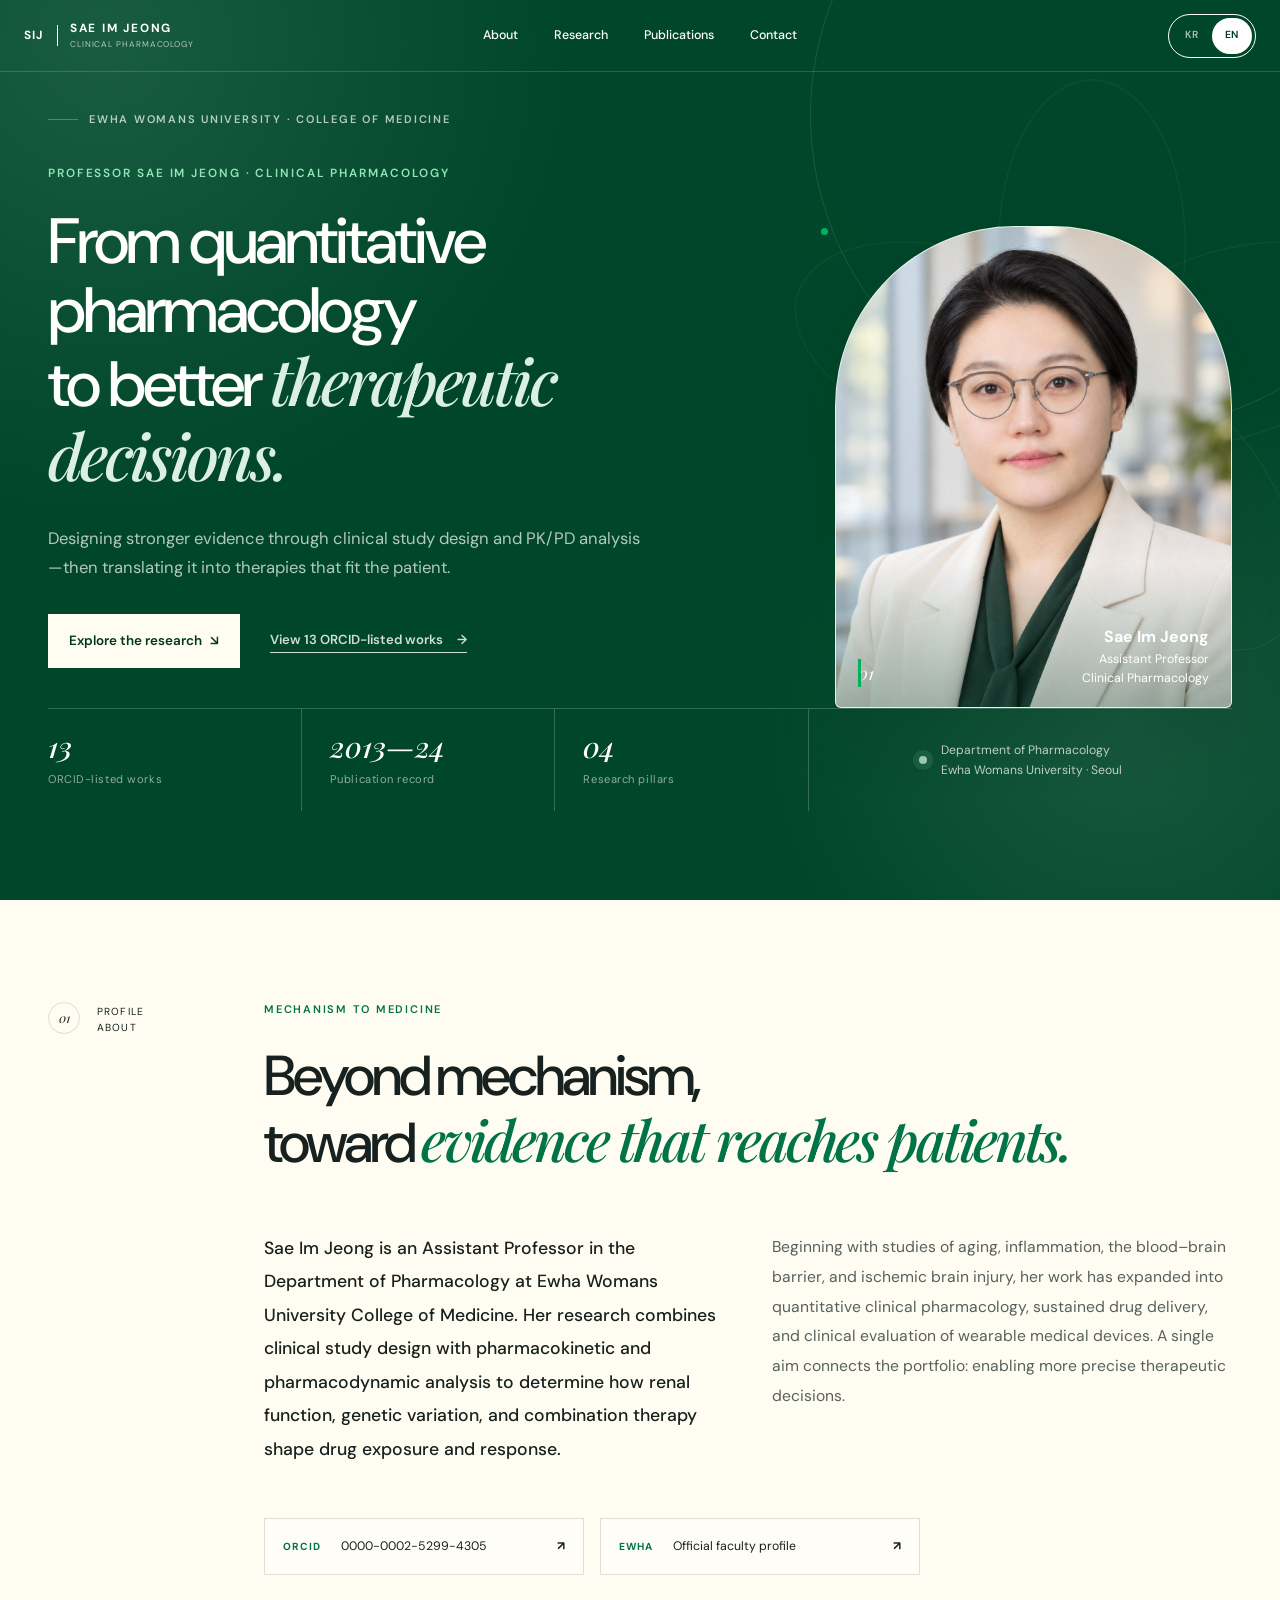
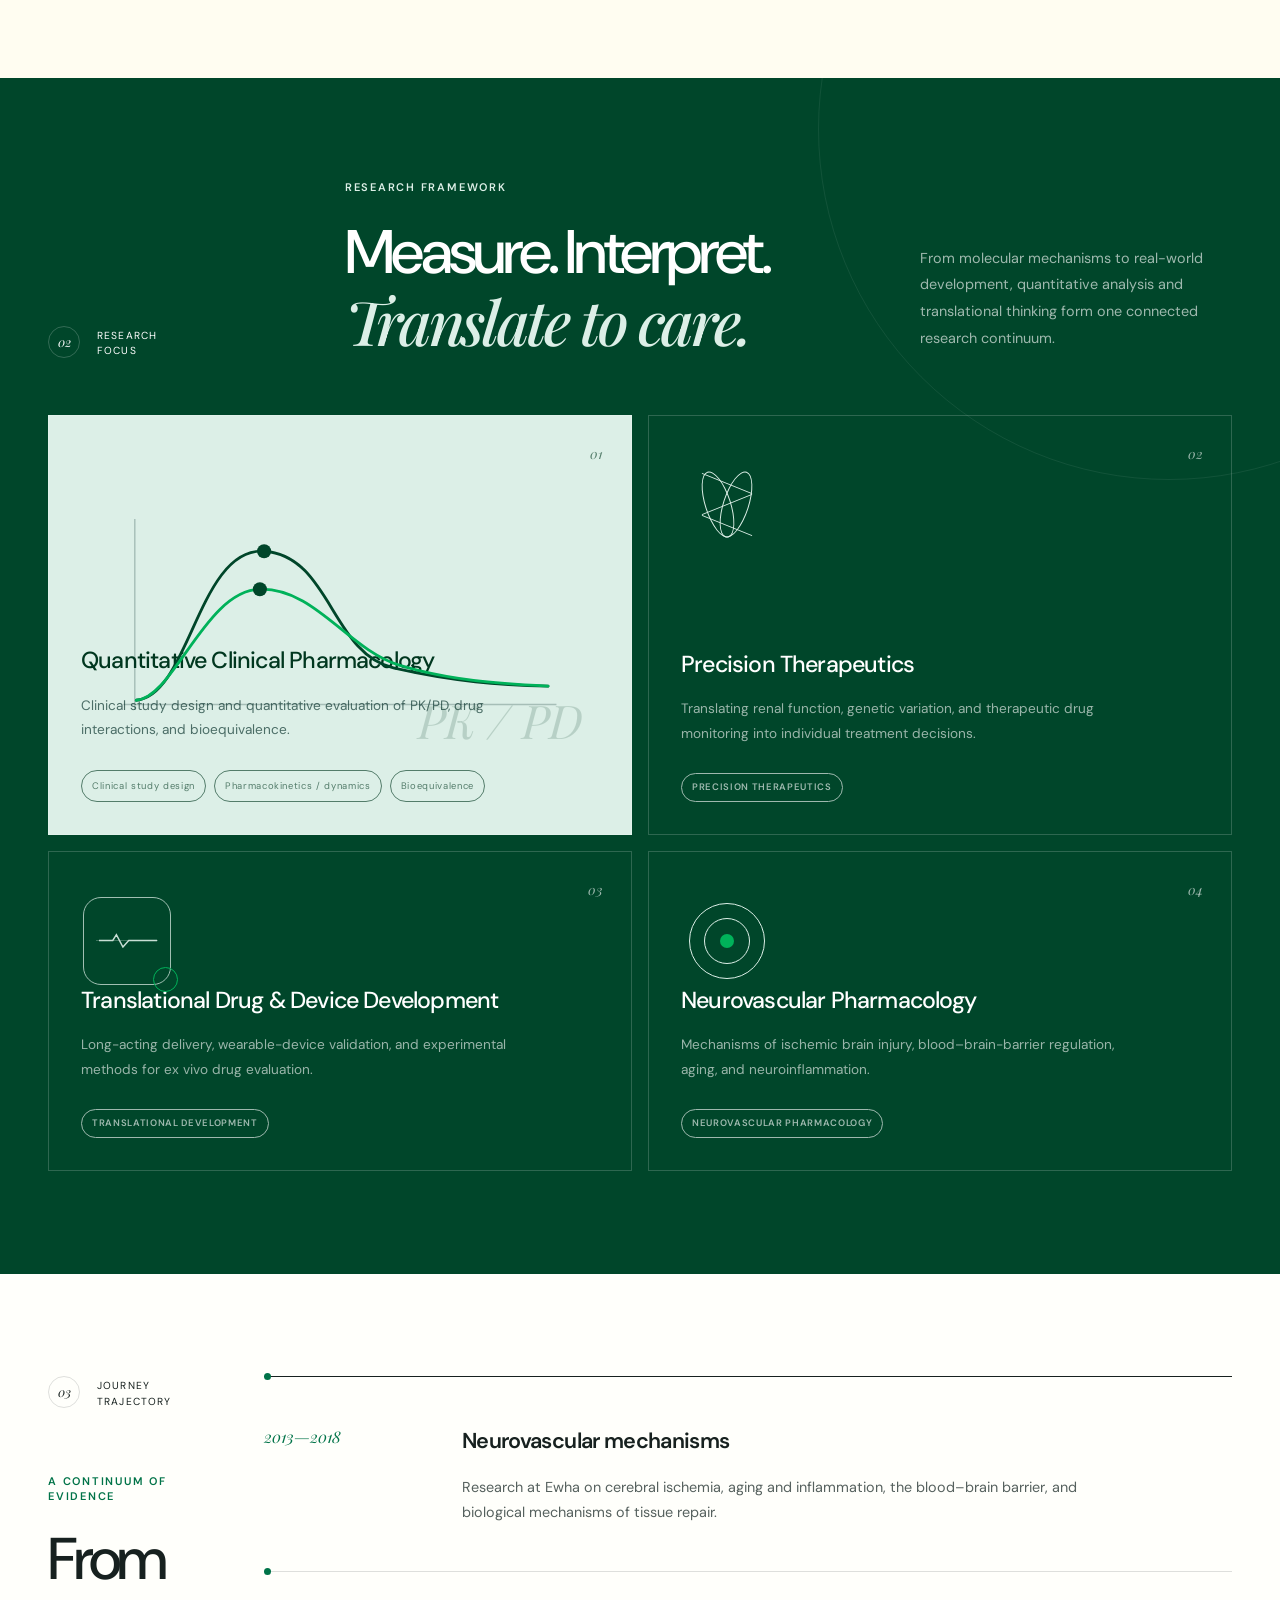
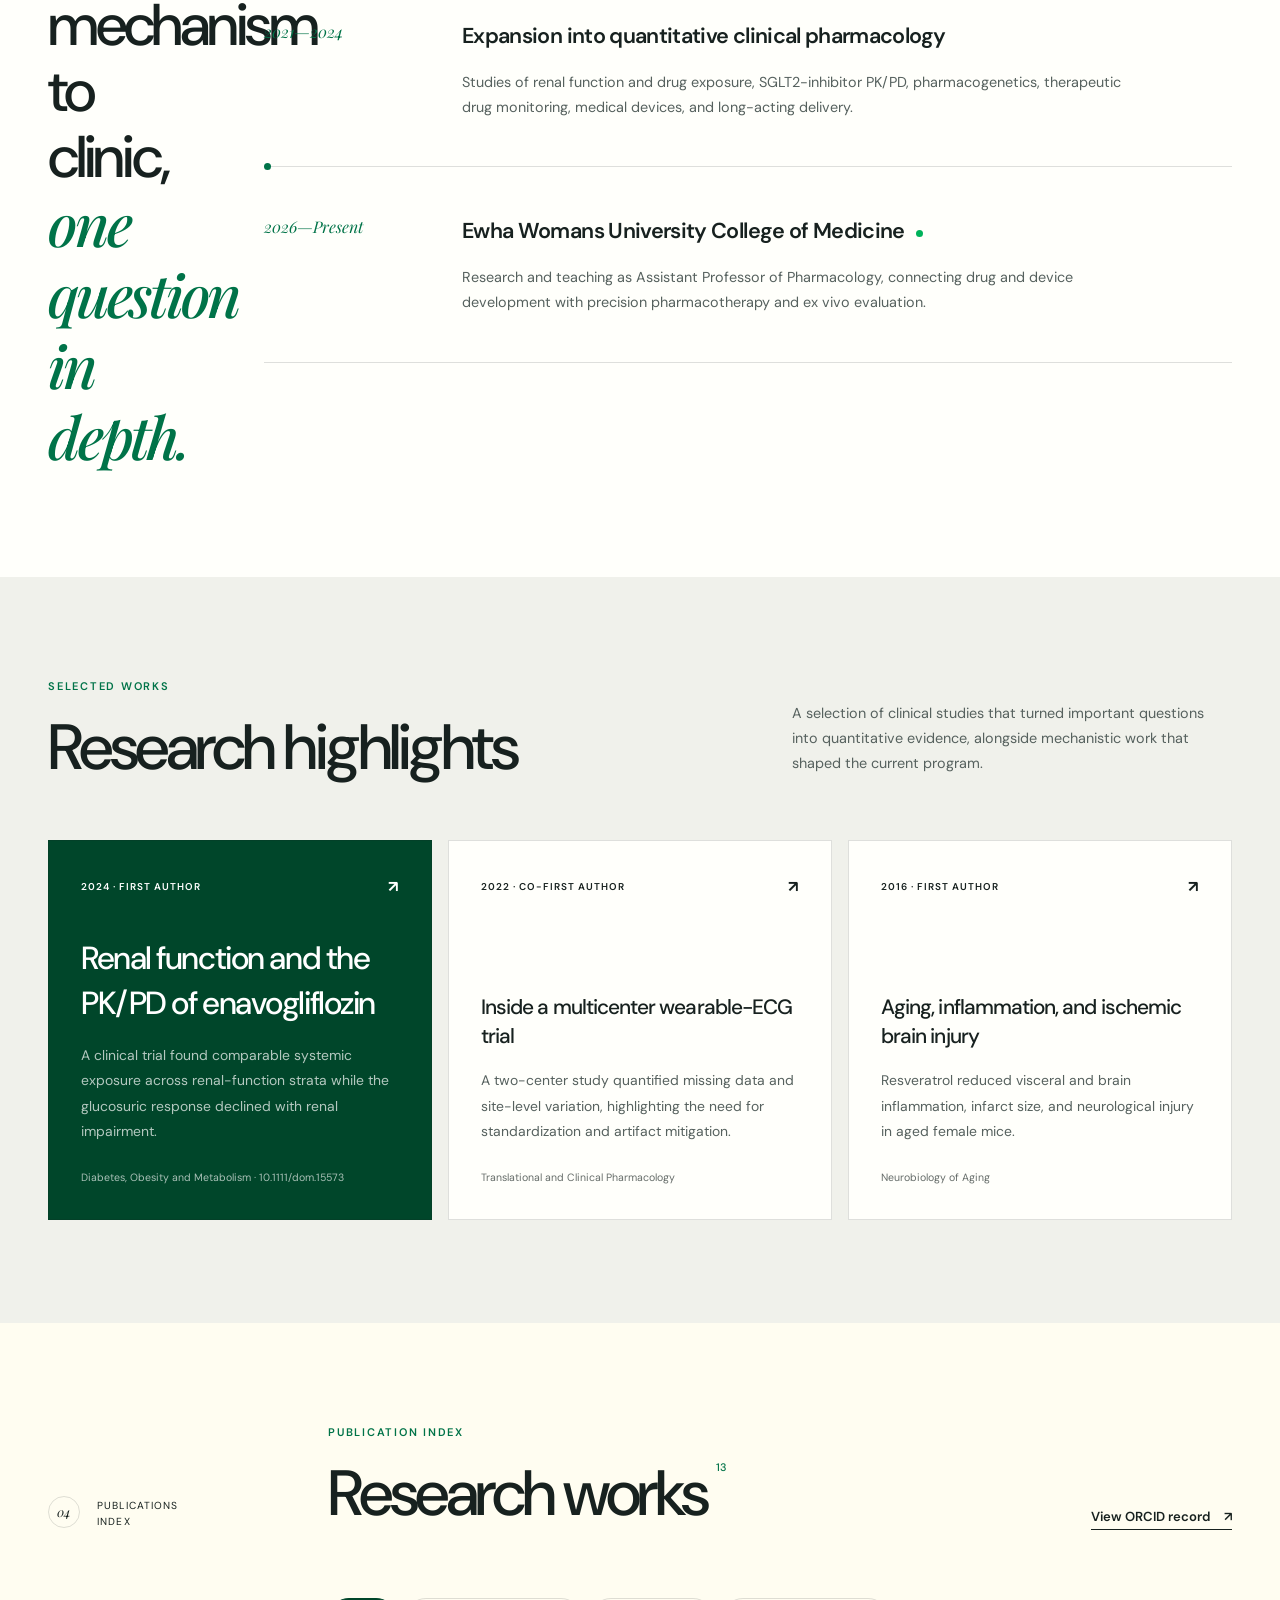
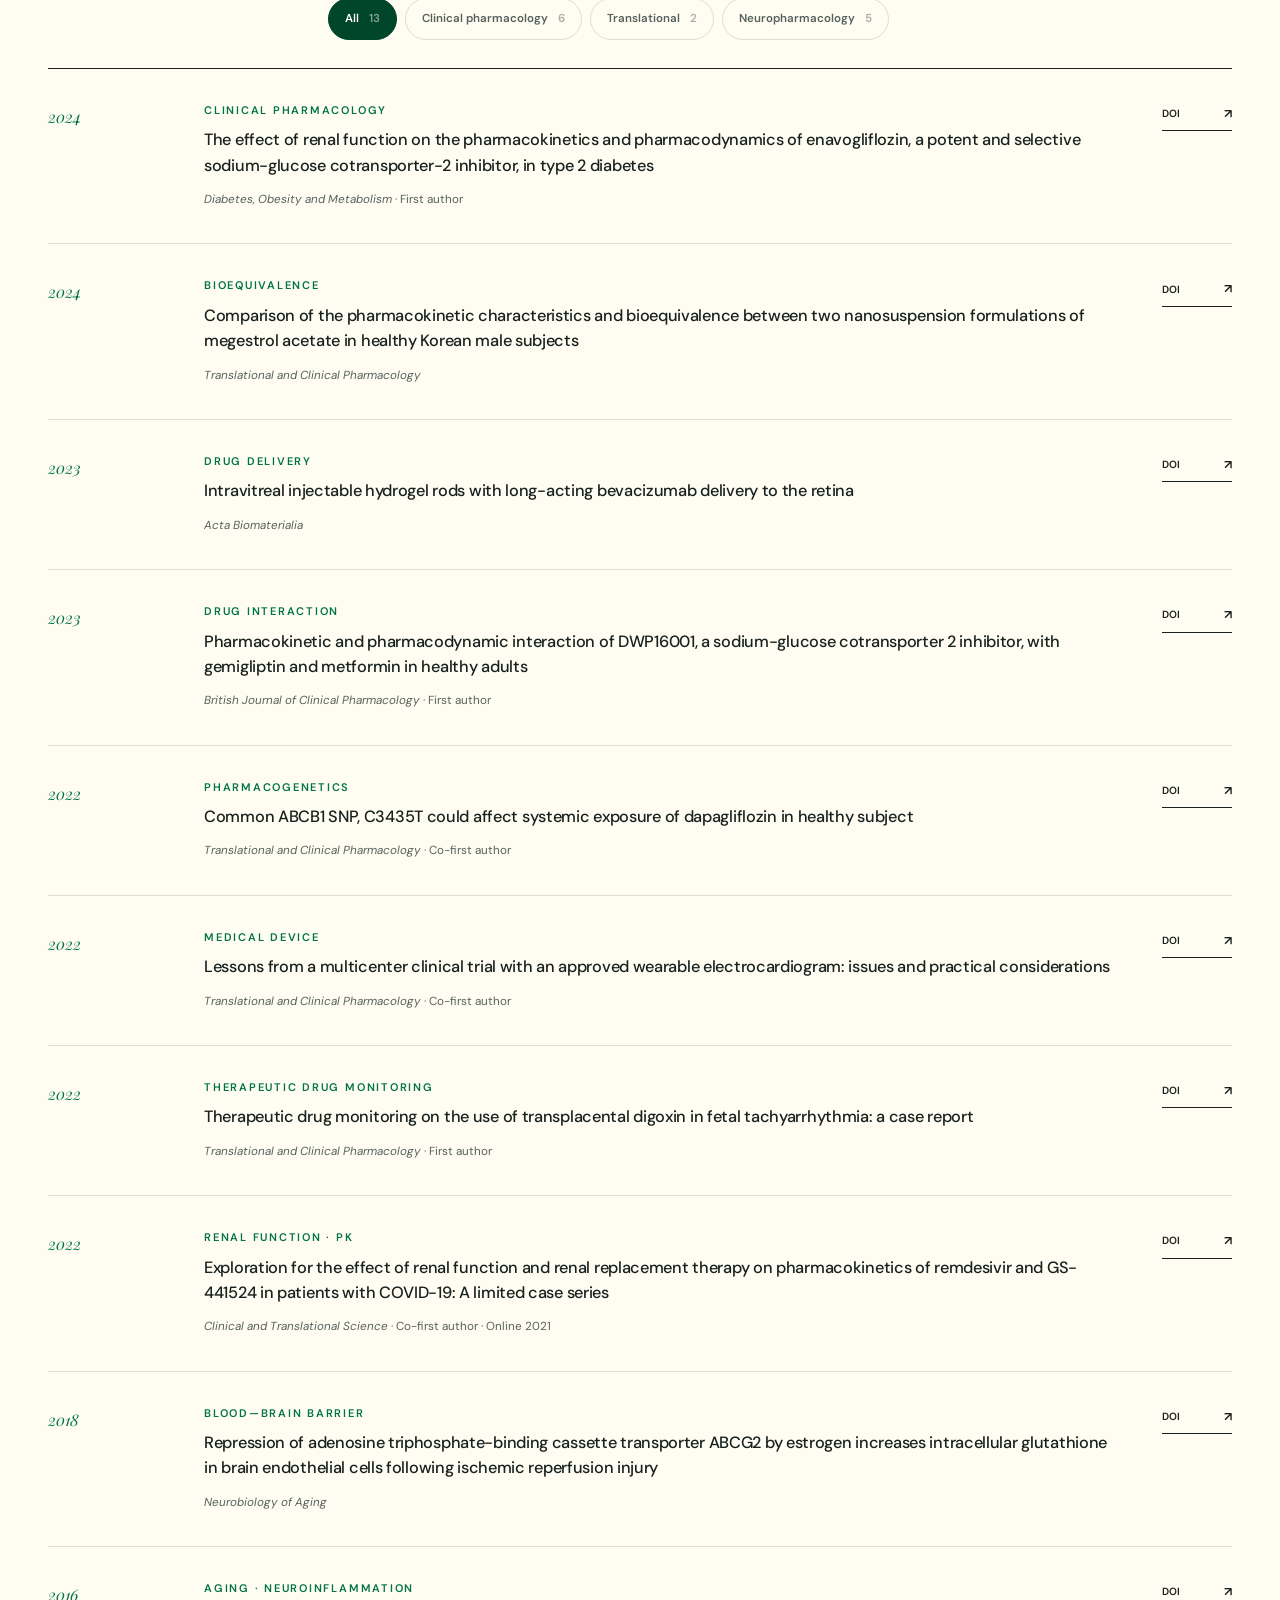
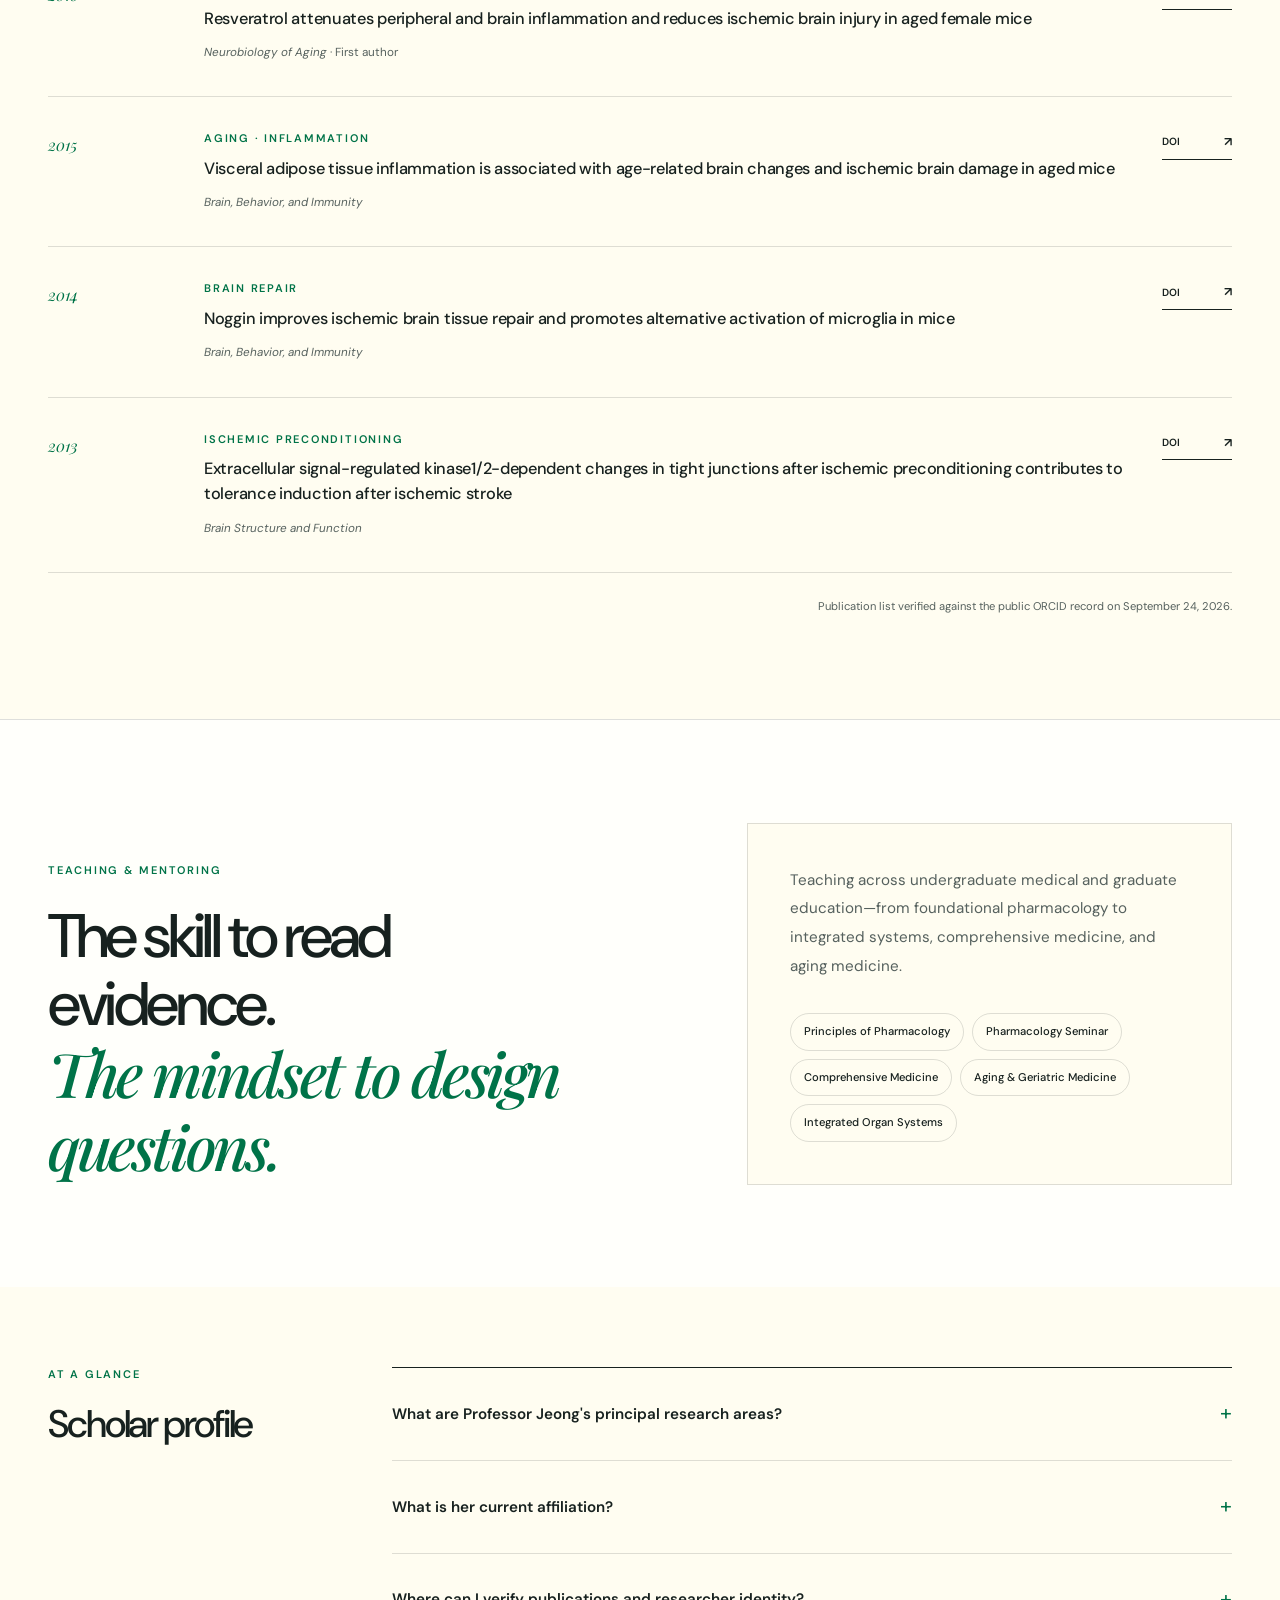
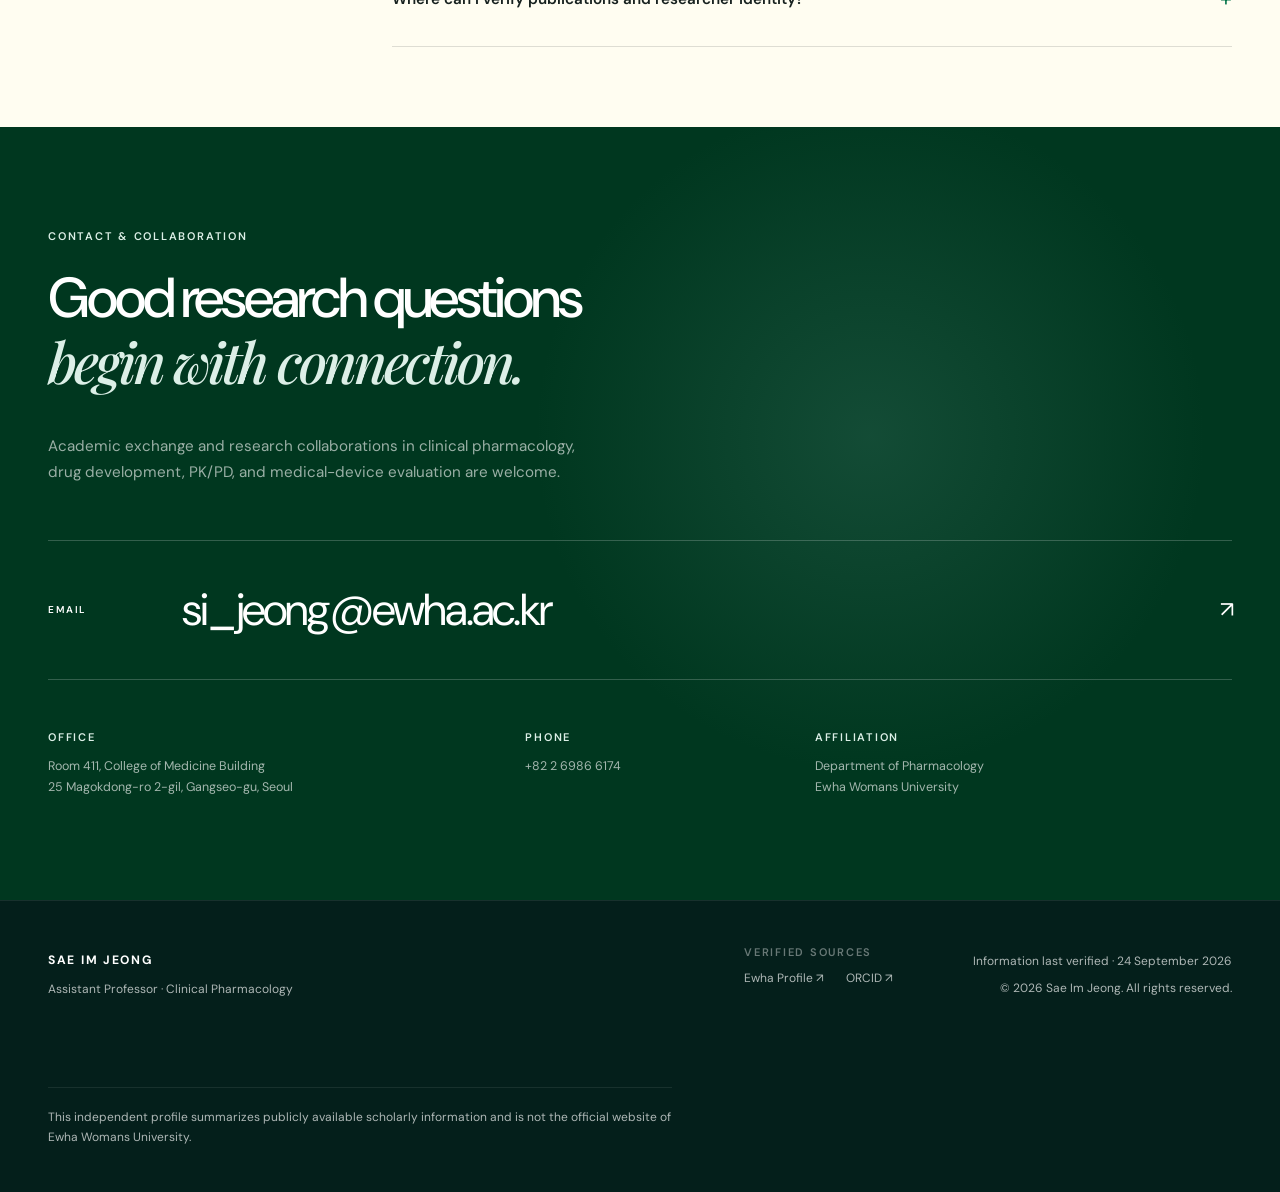
==== en/index.html @ c00e7f16 "Build bilingual academic profile for Professor Sae Im Jeong" ====
<!doctype html>
<html lang="en">
  <head>
    <meta charset="UTF-8" />
    <meta name="viewport" content="width=device-width, initial-scale=1.0" />
    <title>Professor Sae Im Jeong | Clinical Pharmacology | Ewha Womans University</title>
    <meta
      name="description"
      content="Academic profile of Professor Sae Im Jeong at Ewha Womans University College of Medicine, featuring research in clinical study design, pharmacokinetics, pharmacodynamics, precision therapeutics, and drug and medical-device development."
    />
    <meta name="author" content="Sae Im Jeong" />
    <meta name="robots" content="index, follow, max-image-preview:large, max-snippet:-1, max-video-preview:-1" />
    <meta name="theme-color" content="#00462a" />
    <link rel="canonical" href="https://saeim-jeong-profile.vercel.app/en/" />
    <link rel="alternate" hreflang="ko" href="https://saeim-jeong-profile.vercel.app/" />
    <link rel="alternate" hreflang="en" href="https://saeim-jeong-profile.vercel.app/en/" />
    <link rel="alternate" hreflang="x-default" href="https://saeim-jeong-profile.vercel.app/" />
    <link rel="describedby" href="https://saeim-jeong-profile.vercel.app/llms.txt" />
    <link rel="icon" href="/assets/favicon.svg" type="image/svg+xml" />
    <link rel="manifest" href="/manifest.webmanifest" />
    <link rel="preconnect" href="https://fonts.googleapis.com" />
    <link rel="preconnect" href="https://fonts.gstatic.com" crossorigin />
    <link
      href="https://fonts.googleapis.com/css2?family=DM+Sans:wght@400;500;600&family=Noto+Sans+KR:wght@400;500;600;700&family=Noto+Serif+KR:wght@400;500;600&family=Playfair+Display:ital,wght@0,500;1,500&display=swap"
      rel="stylesheet"
    />

    <meta property="og:type" content="profile" />
    <meta property="og:locale" content="en_US" />
    <meta property="og:locale:alternate" content="ko_KR" />
    <meta property="og:title" content="Professor Sae Im Jeong | Clinical Pharmacology" />
    <meta
      property="og:description"
      content="From quantitative pharmacology to better therapeutic decisions — explore the research and publications of Professor Sae Im Jeong."
    />
    <meta property="og:url" content="https://saeim-jeong-profile.vercel.app/en/" />
    <meta property="og:site_name" content="Sae Im Jeong · Academic Profile" />
    <meta
      property="og:image"
      content="https://saeim-jeong-profile.vercel.app/assets/og-saeim-jeong.png"
    />
    <meta property="og:image:width" content="1200" />
    <meta property="og:image:height" content="630" />
    <meta property="og:image:alt" content="Portrait of Professor Sae Im Jeong" />
    <meta name="twitter:card" content="summary_large_image" />
    <meta name="twitter:title" content="Professor Sae Im Jeong | Clinical Pharmacology" />
    <meta name="twitter:description" content="Clinical study design, PK/PD, precision therapeutics, and translational development." />
    <meta
      name="twitter:image"
      content="https://saeim-jeong-profile.vercel.app/assets/og-saeim-jeong.png"
    />
    <meta name="twitter:image:alt" content="Portrait of Professor Sae Im Jeong" />

    <link rel="stylesheet" href="/assets/styles.css" />
    <script>document.documentElement.classList.add("js")</script>

    <script type="application/ld+json">
      {
        "@context": "https://schema.org",
        "@graph": [
          {
            "@type": "ProfilePage",
            "@id": "https://saeim-jeong-profile.vercel.app/en/#profile",
            "url": "https://saeim-jeong-profile.vercel.app/en/",
            "name": "Professor Sae Im Jeong | Clinical Pharmacology",
            "description": "Academic profile of Professor Sae Im Jeong, a clinical pharmacologist at Ewha Womans University College of Medicine.",
            "inLanguage": "en-US",
            "dateModified": "2026-09-24",
            "mainEntity": { "@id": "https://saeim-jeong-profile.vercel.app/#sae-im-jeong" },
            "isPartOf": { "@id": "https://saeim-jeong-profile.vercel.app/#website" },
            "hasPart": [
              { "@id": "https://doi.org/10.1111/dom.15573" },
              { "@id": "https://doi.org/10.12793/tcp.2022.30.e7" },
              { "@id": "https://doi.org/10.1016/j.neurobiolaging.2016.04.007" }
            ]
          },
          {
            "@type": "WebSite",
            "@id": "https://saeim-jeong-profile.vercel.app/#website",
            "url": "https://saeim-jeong-profile.vercel.app/",
            "name": "Sae Im Jeong · Academic Profile",
            "inLanguage": ["ko-KR", "en-US"]
          },
          {
            "@type": "Person",
            "@id": "https://saeim-jeong-profile.vercel.app/#sae-im-jeong",
            "name": "Sae Im Jeong",
            "alternateName": ["정새임", "Jeong Sae Im", "S. I. Jeong"],
            "jobTitle": "Assistant Professor",
            "description": "Clinical pharmacologist studying clinical trial design, pharmacokinetics, pharmacodynamics, precision therapeutics, and translational drug and medical-device development.",
            "email": "mailto:si_jeong@ewha.ac.kr",
            "image": "https://saeim-jeong-profile.vercel.app/assets/professor-saeim-jeong.jpg",
            "url": "https://saeim-jeong-profile.vercel.app/en/",
            "identifier": {
              "@type": "PropertyValue",
              "propertyID": "ORCID",
              "value": "0000-0002-5299-4305"
            },
            "affiliation": {
              "@type": "CollegeOrUniversity",
              "name": "Ewha Womans University College of Medicine",
              "url": "https://www.ewhamed.ac.kr/"
            },
            "worksFor": {
              "@type": "Organization",
              "name": "Department of Pharmacology, Ewha Womans University College of Medicine",
              "url": "https://ged.ewha.ac.kr/ewhamed/intro/pharmacology-class.do"
            },
            "knowsAbout": [
              "Clinical pharmacology",
              "Pharmacokinetics and pharmacodynamics",
              "Clinical study design",
              "Precision therapeutics",
              "Drug and medical-device development",
              "Neurovascular pharmacology"
            ],
            "sameAs": [
              "https://orcid.org/0000-0002-5299-4305",
              "https://www.ewha.ac.kr/ewha/professor/info.do?mode=view&pId=E3cx%2F6sqmNAPai1gorFJhQ%3D%3D"
            ]
          },
          {
            "@type": "ScholarlyArticle",
            "@id": "https://doi.org/10.1111/dom.15573",
            "name": "The effect of renal function on the pharmacokinetics and pharmacodynamics of enavogliflozin, a potent and selective sodium-glucose cotransporter-2 inhibitor, in type 2 diabetes",
            "datePublished": "2024",
            "author": { "@id": "https://saeim-jeong-profile.vercel.app/#sae-im-jeong" },
            "isPartOf": { "@type": "Periodical", "name": "Diabetes, Obesity and Metabolism" },
            "identifier": [
              { "@type": "PropertyValue", "propertyID": "DOI", "value": "10.1111/dom.15573" },
              { "@type": "PropertyValue", "propertyID": "PMID", "value": "38618974" }
            ],
            "url": "https://doi.org/10.1111/dom.15573",
            "sameAs": "https://pubmed.ncbi.nlm.nih.gov/38618974/"
          }
        ]
      }
    </script>
  </head>
  <body>
    <a class="skip-link" href="#main">Skip to content</a>

    <header class="site-header" data-header>
      <a class="brand" href="#top" aria-label="Professor Sae Im Jeong home">
        <span class="brand-mark" aria-hidden="true">SIJ</span>
        <span class="brand-text">
          <strong>SAE IM JEONG</strong>
          <small>CLINICAL PHARMACOLOGY</small>
        </span>
      </a>

      <button class="menu-toggle" type="button" aria-expanded="false" aria-controls="site-nav">
        <span></span><span></span><span></span>
        <span class="sr-only">Open menu</span>
      </button>

      <nav class="site-nav" id="site-nav" aria-label="Primary navigation">
        <a href="#about">About</a>
        <a href="#research">Research</a>
        <a href="#publications">Publications</a>
        <a href="#contact">Contact</a>
      </nav>

      <div class="language-tabs" aria-label="Language selection">
        <a href="/" lang="ko">KR</a>
        <a class="is-active" href="/en/" lang="en" aria-current="page">EN</a>
      </div>
    </header>

    <main id="main">
      <section class="hero" id="top" aria-labelledby="hero-title">
        <div class="hero-orbit orbit-one" aria-hidden="true"></div>
        <div class="hero-orbit orbit-two" aria-hidden="true"></div>
        <div class="hero-content shell">
          <div class="hero-copy" data-reveal>
            <p class="eyebrow"><span></span> EWHA WOMANS UNIVERSITY · COLLEGE OF MEDICINE</p>
            <h1 id="hero-title">
              <span class="hero-name">PROFESSOR SAE IM JEONG · CLINICAL PHARMACOLOGY</span>
              From quantitative pharmacology<br />
              to better <em>therapeutic decisions.</em>
            </h1>
            <p class="hero-lead">
              Designing stronger evidence through clinical study design and PK/PD analysis—then translating it into therapies that fit the patient.
            </p>
            <div class="hero-actions">
              <a class="button button-light" href="#research">Explore the research <span>↘</span></a>
              <a class="text-link light" href="#publications">View 13 ORCID-listed works <span>→</span></a>
            </div>
          </div>

          <div class="hero-portrait" data-reveal data-delay="120">
            <div class="portrait-frame">
              <img
                src="/assets/professor-saeim-jeong.jpg"
                alt="Portrait of Professor Sae Im Jeong"
                width="1152"
                height="1400"
                fetchpriority="high"
              />
              <div class="portrait-label">
                <span>01</span>
                <p><strong>Sae Im Jeong</strong><br />Assistant Professor<br />Clinical Pharmacology</p>
              </div>
            </div>
            <div class="portrait-seal" aria-hidden="true">
              <svg viewBox="0 0 120 120" role="img">
                <defs>
                  <path id="sealPathEn" d="M60,60 m-42,0 a42,42 0 1,1 84,0 a42,42 0 1,1 -84,0" />
                </defs>
                <text>
                  <textPath href="#sealPathEn">EVIDENCE · PRECISION · TRANSLATION · </textPath>
                </text>
                <circle cx="60" cy="60" r="4"></circle>
              </svg>
            </div>
          </div>
        </div>

        <div class="hero-metrics shell" aria-label="Research profile summary">
          <div><strong>13</strong><span>ORCID-listed works</span></div>
          <div><strong>2013—24</strong><span>Publication record</span></div>
          <div><strong>04</strong><span>Research pillars</span></div>
          <div class="hero-affiliation">
            <span class="pulse" aria-hidden="true"></span>
            <p>Department of Pharmacology<br />Ewha Womans University · Seoul</p>
          </div>
        </div>
      </section>

      <section class="intro section" id="about">
        <div class="shell intro-grid">
          <div class="section-index" data-reveal>
            <span>01</span>
            <p>PROFILE<br />ABOUT</p>
          </div>
          <div class="intro-copy" data-reveal>
            <p class="kicker">MECHANISM TO MEDICINE</p>
            <h2>
              Beyond mechanism,<br />
              toward <em>evidence that reaches patients.</em>
            </h2>
            <div class="intro-body">
              <p>
                Sae Im Jeong is an Assistant Professor in the Department of Pharmacology at Ewha Womans University College of Medicine. Her research combines clinical study design with pharmacokinetic and pharmacodynamic analysis to determine how renal function, genetic variation, and combination therapy shape drug exposure and response.
              </p>
              <p>
                Beginning with studies of aging, inflammation, the blood–brain barrier, and ischemic brain injury, her work has expanded into quantitative clinical pharmacology, sustained drug delivery, and clinical evaluation of wearable medical devices. A single aim connects the portfolio: enabling more precise therapeutic decisions.
              </p>
            </div>
            <div class="profile-links">
              <a href="https://orcid.org/0000-0002-5299-4305" target="_blank" rel="noreferrer">
                <span>ORCID</span> 0000-0002-5299-4305 <b>↗</b>
              </a>
              <a
                href="https://www.ewha.ac.kr/ewha/professor/info.do?mode=view&amp;pId=E3cx%2F6sqmNAPai1gorFJhQ%3D%3D"
                target="_blank"
                rel="noreferrer"
              >
                <span>EWHA</span> Official faculty profile <b>↗</b>
              </a>
            </div>
          </div>
        </div>
      </section>

      <section class="research section" id="research" aria-labelledby="research-title">
        <div class="shell">
          <div class="section-heading" data-reveal>
            <div class="section-index inverse">
              <span>02</span>
              <p>RESEARCH<br />FOCUS</p>
            </div>
            <div>
              <p class="kicker light-kicker">RESEARCH FRAMEWORK</p>
              <h2 id="research-title">Measure. Interpret.<br /><em>Translate to care.</em></h2>
            </div>
            <p class="section-summary">
              From molecular mechanisms to real-world development, quantitative analysis and translational thinking form one connected research continuum.
            </p>
          </div>

          <div class="research-grid">
            <article class="research-card featured" data-reveal>
              <div class="card-visual pk-visual" aria-hidden="true">
                <svg viewBox="0 0 360 190">
                  <path class="axis" d="M26 154H334M34 22V158" />
                  <path class="curve curve-a" d="M35 151C73 148 79 42 126 45S174 118 218 128s75 12 110 13" />
                  <path class="curve curve-b" d="M35 151C62 149 84 73 123 72s63 43 99 54 70 13 106 15" />
                  <circle cx="126" cy="45" r="5" />
                  <circle cx="123" cy="72" r="5" />
                </svg>
                <span>PK / PD</span>
              </div>
              <div class="card-number">01</div>
              <h3>Quantitative Clinical Pharmacology</h3>
              <p>Clinical study design and quantitative evaluation of PK/PD, drug interactions, and bioequivalence.</p>
              <ul>
                <li>Clinical study design</li>
                <li>Pharmacokinetics / dynamics</li>
                <li>Bioequivalence</li>
              </ul>
            </article>

            <article class="research-card" data-reveal data-delay="60">
              <div class="card-number">02</div>
              <div class="mini-icon genome-icon" aria-hidden="true"><i></i><i></i><i></i></div>
              <h3>Precision Therapeutics</h3>
              <p>Translating renal function, genetic variation, and therapeutic drug monitoring into individual treatment decisions.</p>
              <span class="card-tag">PRECISION THERAPEUTICS</span>
            </article>

            <article class="research-card" data-reveal data-delay="120">
              <div class="card-number">03</div>
              <div class="mini-icon device-icon" aria-hidden="true"><i></i><i></i></div>
              <h3>Translational Drug &amp; Device Development</h3>
              <p>Long-acting delivery, wearable-device validation, and experimental methods for ex vivo drug evaluation.</p>
              <span class="card-tag">TRANSLATIONAL DEVELOPMENT</span>
            </article>

            <article class="research-card" data-reveal data-delay="180">
              <div class="card-number">04</div>
              <div class="mini-icon neuro-icon" aria-hidden="true"><i></i><i></i><i></i></div>
              <h3>Neurovascular Pharmacology</h3>
              <p>Mechanisms of ischemic brain injury, blood–brain-barrier regulation, aging, and neuroinflammation.</p>
              <span class="card-tag">NEUROVASCULAR PHARMACOLOGY</span>
            </article>
          </div>
        </div>
      </section>

      <section class="journey section" aria-labelledby="journey-title">
        <div class="shell journey-grid">
          <div class="journey-title-wrap" data-reveal>
            <div class="section-index">
              <span>03</span>
              <p>JOURNEY<br />TRAJECTORY</p>
            </div>
            <p class="kicker">A CONTINUUM OF EVIDENCE</p>
            <h2 id="journey-title">From mechanism to clinic,<br /><em>one question in depth.</em></h2>
          </div>
          <div class="timeline" data-reveal>
            <article class="timeline-item">
              <div class="timeline-year">2013—2018</div>
              <div>
                <h3>Neurovascular mechanisms</h3>
                <p>Research at Ewha on cerebral ischemia, aging and inflammation, the blood–brain barrier, and biological mechanisms of tissue repair.</p>
              </div>
            </article>
            <article class="timeline-item">
              <div class="timeline-year">2021—2024</div>
              <div>
                <h3>Expansion into quantitative clinical pharmacology</h3>
                <p>Studies of renal function and drug exposure, SGLT2-inhibitor PK/PD, pharmacogenetics, therapeutic drug monitoring, medical devices, and long-acting delivery.</p>
              </div>
            </article>
            <article class="timeline-item current">
              <div class="timeline-year">2026—Present</div>
              <div>
                <h3>Ewha Womans University College of Medicine</h3>
                <p>Research and teaching as Assistant Professor of Pharmacology, connecting drug and device development with precision pharmacotherapy and ex vivo evaluation.</p>
              </div>
            </article>
          </div>
        </div>
      </section>

      <section class="selected-works section" aria-labelledby="selected-title">
        <div class="shell">
          <div class="works-heading" data-reveal>
            <div>
              <p class="kicker">SELECTED WORKS</p>
              <h2 id="selected-title">Research highlights</h2>
            </div>
            <p>A selection of clinical studies that turned important questions into quantitative evidence, alongside mechanistic work that shaped the current program.</p>
          </div>
          <div class="selected-grid">
            <a class="work-card hero-work" href="https://doi.org/10.1111/dom.15573" target="_blank" rel="noreferrer" data-reveal>
              <div class="work-meta"><span>2024 · FIRST AUTHOR</span><b>↗</b></div>
              <h3>Renal function and the PK/PD of enavogliflozin</h3>
              <p>A clinical trial found comparable systemic exposure across renal-function strata while the glucosuric response declined with renal impairment.</p>
              <small>Diabetes, Obesity and Metabolism · 10.1111/dom.15573</small>
            </a>
            <a class="work-card" href="https://doi.org/10.12793/tcp.2022.30.e7" target="_blank" rel="noreferrer" data-reveal data-delay="80">
              <div class="work-meta"><span>2022 · CO-FIRST AUTHOR</span><b>↗</b></div>
              <h3>Inside a multicenter wearable-ECG trial</h3>
              <p>A two-center study quantified missing data and site-level variation, highlighting the need for standardization and artifact mitigation.</p>
              <small>Translational and Clinical Pharmacology</small>
            </a>
            <a class="work-card" href="https://doi.org/10.1016/j.neurobiolaging.2016.04.007" target="_blank" rel="noreferrer" data-reveal data-delay="160">
              <div class="work-meta"><span>2016 · FIRST AUTHOR</span><b>↗</b></div>
              <h3>Aging, inflammation, and ischemic brain injury</h3>
              <p>Resveratrol reduced visceral and brain inflammation, infarct size, and neurological injury in aged female mice.</p>
              <small>Neurobiology of Aging</small>
            </a>
          </div>
        </div>
      </section>

      <section class="publications section" id="publications" aria-labelledby="publications-title">
        <div class="shell">
          <div class="publication-heading" data-reveal>
            <div class="section-index">
              <span>04</span>
              <p>PUBLICATIONS<br />INDEX</p>
            </div>
            <div>
              <p class="kicker">PUBLICATION INDEX</p>
              <h2 id="publications-title">Research works <sup>13</sup></h2>
            </div>
            <a class="text-link" href="https://orcid.org/0000-0002-5299-4305" target="_blank" rel="noreferrer">View ORCID record <span>↗</span></a>
          </div>

          <div class="publication-controls" data-reveal role="group" aria-label="Filter publications by area">
            <button type="button" class="filter is-active" data-filter="all">All <span>13</span></button>
            <button type="button" class="filter" data-filter="clinical">Clinical pharmacology <span>6</span></button>
            <button type="button" class="filter" data-filter="translational">Translational <span>2</span></button>
            <button type="button" class="filter" data-filter="neuro">Neuropharmacology <span>5</span></button>
          </div>

          <div class="publication-list" data-publication-list>
            <article class="publication-item" data-category="clinical" data-year="2024">
              <div class="publication-year">2024</div>
              <div class="publication-main"><span class="publication-tag">CLINICAL PHARMACOLOGY</span><h3>The effect of renal function on the pharmacokinetics and pharmacodynamics of enavogliflozin, a potent and selective sodium-glucose cotransporter-2 inhibitor, in type 2 diabetes</h3><p><em>Diabetes, Obesity and Metabolism</em> · First author</p></div>
              <a href="https://doi.org/10.1111/dom.15573" target="_blank" rel="noreferrer" aria-label="Open DOI for the enavogliflozin renal-function study">DOI <span>↗</span></a>
            </article>
            <article class="publication-item" data-category="clinical" data-year="2024">
              <div class="publication-year">2024</div>
              <div class="publication-main"><span class="publication-tag">BIOEQUIVALENCE</span><h3>Comparison of the pharmacokinetic characteristics and bioequivalence between two nanosuspension formulations of megestrol acetate in healthy Korean male subjects</h3><p><em>Translational and Clinical Pharmacology</em></p></div>
              <a href="https://doi.org/10.12793/tcp.2024.32.e6" target="_blank" rel="noreferrer" aria-label="Open DOI for the megestrol acetate bioequivalence study">DOI <span>↗</span></a>
            </article>
            <article class="publication-item" data-category="translational" data-year="2023">
              <div class="publication-year">2023</div>
              <div class="publication-main"><span class="publication-tag">DRUG DELIVERY</span><h3>Intravitreal injectable hydrogel rods with long-acting bevacizumab delivery to the retina</h3><p><em>Acta Biomaterialia</em></p></div>
              <a href="https://doi.org/10.1016/j.actbio.2023.09.025" target="_blank" rel="noreferrer" aria-label="Open DOI for the bevacizumab hydrogel drug-delivery study">DOI <span>↗</span></a>
            </article>
            <article class="publication-item" data-category="clinical" data-year="2023">
              <div class="publication-year">2023</div>
              <div class="publication-main"><span class="publication-tag">DRUG INTERACTION</span><h3>Pharmacokinetic and pharmacodynamic interaction of DWP16001, a sodium-glucose cotransporter 2 inhibitor, with gemigliptin and metformin in healthy adults</h3><p><em>British Journal of Clinical Pharmacology</em> · First author</p></div>
              <a href="https://doi.org/10.1111/bcp.15632" target="_blank" rel="noreferrer" aria-label="Open DOI for the DWP16001 drug-interaction study">DOI <span>↗</span></a>
            </article>
            <article class="publication-item" data-category="clinical" data-year="2022">
              <div class="publication-year">2022</div>
              <div class="publication-main"><span class="publication-tag">PHARMACOGENETICS</span><h3>Common ABCB1 SNP, C3435T could affect systemic exposure of dapagliflozin in healthy subject</h3><p><em>Translational and Clinical Pharmacology</em> · Co-first author</p></div>
              <a href="https://doi.org/10.12793/tcp.2022.30.e23" target="_blank" rel="noreferrer" aria-label="Open DOI for the ABCB1 pharmacogenetic study">DOI <span>↗</span></a>
            </article>
            <article class="publication-item" data-category="translational" data-year="2022">
              <div class="publication-year">2022</div>
              <div class="publication-main"><span class="publication-tag">MEDICAL DEVICE</span><h3>Lessons from a multicenter clinical trial with an approved wearable electrocardiogram: issues and practical considerations</h3><p><em>Translational and Clinical Pharmacology</em> · Co-first author</p></div>
              <a href="https://doi.org/10.12793/tcp.2022.30.e7" target="_blank" rel="noreferrer" aria-label="Open DOI for the wearable ECG trial study">DOI <span>↗</span></a>
            </article>
            <article class="publication-item" data-category="clinical" data-year="2022">
              <div class="publication-year">2022</div>
              <div class="publication-main"><span class="publication-tag">THERAPEUTIC DRUG MONITORING</span><h3>Therapeutic drug monitoring on the use of transplacental digoxin in fetal tachyarrhythmia: a case report</h3><p><em>Translational and Clinical Pharmacology</em> · First author</p></div>
              <a href="https://doi.org/10.12793/tcp.2022.30.e11" target="_blank" rel="noreferrer" aria-label="Open DOI for the digoxin therapeutic-drug-monitoring case report">DOI <span>↗</span></a>
            </article>
            <article class="publication-item" data-category="clinical" data-year="2022">
              <div class="publication-year">2022</div>
              <div class="publication-main"><span class="publication-tag">RENAL FUNCTION · PK</span><h3>Exploration for the effect of renal function and renal replacement therapy on pharmacokinetics of remdesivir and GS-441524 in patients with COVID-19: A limited case series</h3><p><em>Clinical and Translational Science</em> · Co-first author · Online 2021</p></div>
              <a href="https://doi.org/10.1111/cts.13194" target="_blank" rel="noreferrer" aria-label="Open DOI for the remdesivir pharmacokinetic study">DOI <span>↗</span></a>
            </article>
            <article class="publication-item" data-category="neuro" data-year="2018">
              <div class="publication-year">2018</div>
              <div class="publication-main"><span class="publication-tag">BLOOD—BRAIN BARRIER</span><h3>Repression of adenosine triphosphate-binding cassette transporter ABCG2 by estrogen increases intracellular glutathione in brain endothelial cells following ischemic reperfusion injury</h3><p><em>Neurobiology of Aging</em></p></div>
              <a href="https://doi.org/10.1016/j.neurobiolaging.2018.02.020" target="_blank" rel="noreferrer" aria-label="Open DOI for the ABCG2 brain-endothelial study">DOI <span>↗</span></a>
            </article>
            <article class="publication-item" data-category="neuro" data-year="2016">
              <div class="publication-year">2016</div>
              <div class="publication-main"><span class="publication-tag">AGING · NEUROINFLAMMATION</span><h3>Resveratrol attenuates peripheral and brain inflammation and reduces ischemic brain injury in aged female mice</h3><p><em>Neurobiology of Aging</em> · First author</p></div>
              <a href="https://doi.org/10.1016/j.neurobiolaging.2016.04.007" target="_blank" rel="noreferrer" aria-label="Open DOI for the resveratrol ischemic-brain-injury study">DOI <span>↗</span></a>
            </article>
            <article class="publication-item" data-category="neuro" data-year="2015">
              <div class="publication-year">2015</div>
              <div class="publication-main"><span class="publication-tag">AGING · INFLAMMATION</span><h3>Visceral adipose tissue inflammation is associated with age-related brain changes and ischemic brain damage in aged mice</h3><p><em>Brain, Behavior, and Immunity</em></p></div>
              <a href="https://doi.org/10.1016/j.bbi.2015.07.008" target="_blank" rel="noreferrer" aria-label="Open DOI for the visceral-adipose inflammation study">DOI <span>↗</span></a>
            </article>
            <article class="publication-item" data-category="neuro" data-year="2014">
              <div class="publication-year">2014</div>
              <div class="publication-main"><span class="publication-tag">BRAIN REPAIR</span><h3>Noggin improves ischemic brain tissue repair and promotes alternative activation of microglia in mice</h3><p><em>Brain, Behavior, and Immunity</em></p></div>
              <a href="https://doi.org/10.1016/j.bbi.2014.03.013" target="_blank" rel="noreferrer" aria-label="Open DOI for the Noggin brain-tissue-repair study">DOI <span>↗</span></a>
            </article>
            <article class="publication-item" data-category="neuro" data-year="2013">
              <div class="publication-year">2013</div>
              <div class="publication-main"><span class="publication-tag">ISCHEMIC PRECONDITIONING</span><h3>Extracellular signal-regulated kinase1/2-dependent changes in tight junctions after ischemic preconditioning contributes to tolerance induction after ischemic stroke</h3><p><em>Brain Structure and Function</em></p></div>
              <a href="https://doi.org/10.1007/s00429-013-0632-5" target="_blank" rel="noreferrer" aria-label="Open DOI for the ischemic-preconditioning study">DOI <span>↗</span></a>
            </article>
          </div>
          <p class="publication-note">Publication list verified against the public ORCID record on September 24, 2026.</p>
        </div>
      </section>

      <section class="teaching section" aria-labelledby="teaching-title">
        <div class="shell teaching-grid">
          <div data-reveal>
            <p class="kicker">TEACHING &amp; MENTORING</p>
            <h2 id="teaching-title">The skill to read evidence.<br /><em>The mindset to design questions.</em></h2>
          </div>
          <div class="teaching-panel" data-reveal>
            <p>Teaching across undergraduate medical and graduate education—from foundational pharmacology to integrated systems, comprehensive medicine, and aging medicine.</p>
            <div class="course-list" aria-label="Selected courses">
              <span>Principles of Pharmacology</span>
              <span>Pharmacology Seminar</span>
              <span>Comprehensive Medicine</span>
              <span>Aging &amp; Geriatric Medicine</span>
              <span>Integrated Organ Systems</span>
            </div>
          </div>
        </div>
      </section>

      <section class="faq section" aria-labelledby="faq-title">
        <div class="shell faq-grid">
          <div data-reveal>
            <p class="kicker">AT A GLANCE</p>
            <h2 id="faq-title">Scholar profile</h2>
          </div>
          <div class="faq-list" data-reveal>
            <details>
              <summary>What are Professor Jeong's principal research areas?<span>+</span></summary>
              <p>Clinical study design, PK/PD analysis, precision pharmacotherapy, drug and medical-device development, and experimental methods for ex vivo drug evaluation.</p>
            </details>
            <details>
              <summary>What is her current affiliation?<span>+</span></summary>
              <p>Assistant Professor in the Department of Pharmacology at Ewha Womans University College of Medicine, specializing in clinical pharmacology.</p>
            </details>
            <details>
              <summary>Where can I verify publications and researcher identity?<span>+</span></summary>
              <p>Use the DOI links attached to each paper and ORCID identifier 0000-0002-5299-4305.</p>
            </details>
          </div>
        </div>
      </section>

      <section class="contact section" id="contact" aria-labelledby="contact-title">
        <div class="contact-orbit" aria-hidden="true"></div>
        <div class="shell contact-inner" data-reveal>
          <p class="kicker light-kicker">CONTACT &amp; COLLABORATION</p>
          <h2 id="contact-title">Good research questions<br /><em>begin with connection.</em></h2>
          <p>Academic exchange and research collaborations in clinical pharmacology, drug development, PK/PD, and medical-device evaluation are welcome.</p>
          <a class="contact-email" href="mailto:si_jeong@ewha.ac.kr">
            <span>EMAIL</span>
            si_jeong@ewha.ac.kr
            <b>↗</b>
          </a>
          <div class="contact-details">
            <div><span>OFFICE</span><p>Room 411, College of Medicine Building<br />25 Magokdong-ro 2-gil, Gangseo-gu, Seoul</p></div>
            <div><span>PHONE</span><p><a href="tel:+82269866174">+82 2 6986 6174</a></p></div>
            <div><span>AFFILIATION</span><p>Department of Pharmacology<br />Ewha Womans University</p></div>
          </div>
        </div>
      </section>
    </main>

    <footer class="site-footer">
      <div class="shell footer-grid">
        <div>
          <strong>SAE IM JEONG</strong>
          <p>Assistant Professor · Clinical Pharmacology</p>
        </div>
        <div class="footer-sources">
          <span>VERIFIED SOURCES</span>
          <a href="https://www.ewha.ac.kr/ewha/professor/info.do?mode=view&amp;pId=E3cx%2F6sqmNAPai1gorFJhQ%3D%3D" target="_blank" rel="noreferrer">Ewha Profile ↗</a>
          <a href="https://orcid.org/0000-0002-5299-4305" target="_blank" rel="noreferrer">ORCID ↗</a>
        </div>
        <div class="footer-meta">
          <p>Information last verified · 24 September 2026</p>
          <p>© <span data-year></span> Sae Im Jeong. All rights reserved.</p>
        </div>
        <p class="footer-disclaimer">This independent profile summarizes publicly available scholarly information and is not the official website of Ewha Womans University.</p>
      </div>
    </footer>

    <button class="back-to-top" type="button" aria-label="Back to top">↑</button>
    <script src="/assets/app.js" defer></script>
  </body>
</html>
---- assets/styles.css ----
:root {
  --ink: #17211f;
  --ink-soft: #56615e;
  --green-950: #00371f;
  --green-900: #00462a;
  --green-800: #005b37;
  --green-700: #007348;
  --mint: #dcefe7;
  --ivory: #fffdf1;
  --paper: #fffffb;
  --white: #fff;
  --medicine: #00b25a;
  --ewha-grey: #b9b9b9;
  --line: rgba(23, 33, 31, 0.14);
  --line-light: rgba(255, 255, 255, 0.2);
  --font-sans: "DM Sans", "Noto Sans KR", sans-serif;
  --font-ko: "Noto Sans KR", "DM Sans", sans-serif;
  --font-serif-ko: "Noto Serif KR", Georgia, serif;
  --font-serif: "Playfair Display", Georgia, serif;
  --shell: min(1280px, calc(100vw - 96px));
  --radius: 3px;
  --ease: cubic-bezier(0.22, 1, 0.36, 1);
}

* {
  box-sizing: border-box;
}

html {
  scroll-behavior: smooth;
  scroll-padding-top: 92px;
}

body {
  margin: 0;
  background: var(--ivory);
  color: var(--ink);
  font-family: var(--font-ko);
  font-size: 16px;
  line-height: 1.75;
  text-rendering: optimizeLegibility;
  -webkit-font-smoothing: antialiased;
}

html[lang="en"] body {
  font-family: var(--font-sans);
}

body.menu-open {
  overflow: hidden;
}

::selection {
  background: var(--medicine);
  color: var(--white);
}

img {
  display: block;
  max-width: 100%;
}

a {
  color: inherit;
  text-decoration: none;
}

button,
a {
  -webkit-tap-highlight-color: transparent;
}

button {
  font: inherit;
}

:focus-visible {
  outline: 2px solid var(--medicine);
  outline-offset: 4px;
}

.sr-only {
  position: absolute;
  width: 1px;
  height: 1px;
  padding: 0;
  margin: -1px;
  overflow: hidden;
  clip: rect(0, 0, 0, 0);
  white-space: nowrap;
  border: 0;
}

.skip-link {
  position: fixed;
  z-index: 999;
  top: 12px;
  left: 12px;
  padding: 10px 16px;
  background: var(--white);
  color: var(--green-950);
  transform: translateY(-160%);
  transition: transform 180ms ease;
}

.skip-link:focus {
  transform: translateY(0);
}

.shell {
  width: var(--shell);
  margin-inline: auto;
}

.section {
  padding: clamp(88px, 8vw, 112px) 0;
}

.kicker,
.eyebrow,
.card-tag,
.publication-tag,
.contact-details span,
.footer-sources > span {
  margin: 0;
  font-family: var(--font-sans);
  font-size: 0.69rem;
  font-weight: 600;
  line-height: 1.4;
  letter-spacing: 0.16em;
  text-transform: uppercase;
}

h1,
h2,
h3,
p {
  margin-top: 0;
}

h2 {
  margin-bottom: 0;
  font-size: clamp(2.6rem, 4.4vw, 4.8rem);
  font-weight: 500;
  line-height: 1.12;
  letter-spacing: -0.055em;
  word-break: keep-all;
}

h2 em,
h1 em {
  font-family: var(--font-serif);
  font-weight: 500;
}

.site-header {
  position: fixed;
  z-index: 100;
  top: 0;
  left: 0;
  display: grid;
  grid-template-columns: minmax(220px, 1fr) auto minmax(220px, 1fr);
  align-items: center;
  width: 100%;
  min-height: 72px;
  padding-inline: max(24px, calc((100vw - 1280px) / 2));
  border-bottom: 1px solid rgba(255, 255, 255, 0.16);
  color: var(--white);
  transition:
    background 280ms ease,
    color 280ms ease,
    border-color 280ms ease,
    min-height 280ms ease,
    backdrop-filter 280ms ease;
}

.site-header::before {
  position: absolute;
  top: 0;
  right: 0;
  left: 0;
  height: 2px;
  background: linear-gradient(90deg, var(--green-900), var(--medicine), var(--green-900));
  content: "";
  opacity: 0;
  transition: opacity 280ms ease;
}

.site-header.is-scrolled {
  min-height: 64px;
  border-color: var(--line);
  background: rgba(255, 253, 241, 0.94);
  color: var(--ink);
  box-shadow: 0 8px 40px rgba(24, 42, 37, 0.06);
  backdrop-filter: blur(18px);
}

.site-header.is-scrolled::before {
  opacity: 1;
}

.brand {
  display: inline-flex;
  align-items: center;
  justify-self: start;
  gap: 12px;
}

.brand-mark {
  display: inline-flex;
  width: auto;
  height: auto;
  align-items: center;
  padding-right: 14px;
  border: 0;
  border-right: 1px solid currentColor;
  border-radius: 0;
  font-family: var(--font-sans);
  font-size: 0.74rem;
  font-style: normal;
  font-weight: 700;
  letter-spacing: 0.08em;
}

.brand-text {
  display: flex;
  flex-direction: column;
  font-family: var(--font-sans);
  line-height: 1.1;
}

.brand-text strong {
  font-size: 0.74rem;
  letter-spacing: 0.15em;
}

.brand-text small {
  margin-top: 5px;
  font-size: 0.52rem;
  letter-spacing: 0.11em;
  opacity: 0.67;
}

.site-nav {
  display: flex;
  align-items: center;
  justify-content: center;
  gap: 34px;
  font-size: 0.78rem;
  font-weight: 500;
}

.site-nav a {
  position: relative;
  padding: 8px 1px;
}

.site-nav a::after {
  position: absolute;
  right: 0;
  bottom: 2px;
  left: 0;
  height: 1px;
  background: currentColor;
  content: "";
  transform: scaleX(0);
  transform-origin: right;
  transition: transform 300ms var(--ease);
}

.site-nav a:hover::after,
.site-nav a:focus-visible::after {
  transform: scaleX(1);
  transform-origin: left;
}

.language-tabs {
  display: flex;
  justify-self: end;
  padding: 3px;
  border: 1px solid currentColor;
  border-radius: 99px;
  font-family: var(--font-sans);
  font-size: 0.64rem;
  font-weight: 600;
  line-height: 1;
  letter-spacing: 0.05em;
}

.language-tabs a {
  display: grid;
  min-width: 40px;
  min-height: 36px;
  place-items: center;
  border-radius: 99px;
  opacity: 0.66;
}

.language-tabs a.is-active {
  background: var(--white);
  color: var(--green-950);
  opacity: 1;
}

.site-header.is-scrolled .language-tabs a.is-active {
  background: var(--green-900);
  color: var(--white);
}

.menu-toggle {
  display: none;
  border: 0;
  background: none;
  color: inherit;
}

.hero {
  position: relative;
  min-height: 100svh;
  overflow: hidden;
  padding: 112px 0 0;
  background:
    radial-gradient(circle at 8% 5%, rgba(76, 138, 119, 0.32), transparent 32%),
    radial-gradient(circle at 88% 80%, rgba(201, 222, 213, 0.12), transparent 27%),
    var(--green-900);
  color: var(--white);
}

.hero::after {
  position: absolute;
  z-index: 0;
  top: 56px;
  right: -145px;
  width: min(52vw, 700px);
  aspect-ratio: 1;
  background: url("data:image/svg+xml,%3Csvg viewBox='0 0 500 500' xmlns='http://www.w3.org/2000/svg'%3E%3Cg fill='none' stroke='%23fffdf1' stroke-opacity='.23' stroke-width='1'%3E%3Cellipse cx='250' cy='142' rx='70' ry='124'/%3E%3Cellipse cx='250' cy='142' rx='70' ry='124' transform='rotate(72 250 250)'/%3E%3Cellipse cx='250' cy='142' rx='70' ry='124' transform='rotate(144 250 250)'/%3E%3Cellipse cx='250' cy='142' rx='70' ry='124' transform='rotate(216 250 250)'/%3E%3Cellipse cx='250' cy='142' rx='70' ry='124' transform='rotate(288 250 250)'/%3E%3Ccircle cx='250' cy='250' r='16'/%3E%3C/g%3E%3C/svg%3E") center / contain no-repeat;
  content: "";
  opacity: 0.2;
  pointer-events: none;
}

.hero::before {
  position: absolute;
  inset: 0;
  background-image: url("data:image/svg+xml,%3Csvg viewBox='0 0 180 180' xmlns='http://www.w3.org/2000/svg'%3E%3Cfilter id='n'%3E%3CfeTurbulence type='fractalNoise' baseFrequency='.9' numOctaves='3' stitchTiles='stitch'/%3E%3C/filter%3E%3Crect width='100%25' height='100%25' filter='url(%23n)' opacity='.28'/%3E%3C/svg%3E");
  content: "";
  mix-blend-mode: soft-light;
  opacity: 0.035;
  pointer-events: none;
}

.hero-orbit {
  position: absolute;
  border: 1px solid rgba(255, 255, 255, 0.1);
  border-radius: 50%;
  pointer-events: none;
}

.hero-orbit::before,
.hero-orbit::after {
  position: absolute;
  width: 7px;
  height: 7px;
  border-radius: 50%;
  background: var(--medicine);
  box-shadow: 0 0 28px rgba(0, 178, 90, 0.72);
  content: "";
}

.orbit-one {
  top: -200px;
  right: -160px;
  width: 630px;
  height: 630px;
}

.orbit-one::before {
  top: 68%;
  left: 1.6%;
}

.orbit-one::after {
  right: 15%;
  bottom: 7%;
}

.orbit-two {
  display: none;
}

.orbit-two::before {
  top: 14%;
  right: 13%;
}

.hero-content {
  position: relative;
  z-index: 1;
  display: grid;
  grid-template-columns: minmax(0, 1.05fr) minmax(360px, 0.72fr);
  align-items: center;
  gap: clamp(44px, 7vw, 120px);
}

.hero-copy {
  padding-bottom: 40px;
}

.eyebrow {
  display: flex;
  align-items: center;
  gap: 11px;
  margin-bottom: 38px;
  color: rgba(255, 255, 255, 0.7);
}

.eyebrow span {
  width: 30px;
  height: 1px;
  background: var(--medicine);
}

.hero h1 {
  max-width: 720px;
  margin-bottom: 30px;
  font-size: clamp(3rem, 5vw, 5.5rem);
  font-weight: 500;
  line-height: 1.08;
  letter-spacing: -0.045em;
  word-break: keep-all;
}

.hero h1 em {
  color: var(--mint);
}

.hero-name {
  display: block;
  margin-bottom: 24px;
  color: #91e6b8;
  font-family: var(--font-sans);
  font-size: 0.74rem;
  font-style: normal;
  font-weight: 600;
  letter-spacing: 0.16em;
  line-height: 1.5;
  text-transform: uppercase;
}

html[lang="ko"] .hero h1 em,
html[lang="ko"] h2 em {
  font-family: var(--font-serif-ko);
  font-style: normal;
  font-weight: 500;
  letter-spacing: -0.07em;
}

.hero-lead {
  max-width: 54ch;
  margin-bottom: 32px;
  color: rgba(255, 255, 255, 0.7);
  font-size: clamp(1rem, 1.3vw, 1.18rem);
  line-height: 1.75;
  word-break: keep-all;
}

.hero-actions {
  display: flex;
  align-items: center;
  gap: 30px;
}

.button {
  display: inline-flex;
  align-items: center;
  justify-content: space-between;
  min-width: 192px;
  min-height: 54px;
  padding: 0 20px;
  border: 1px solid currentColor;
  font-size: 0.84rem;
  font-weight: 600;
  transition:
    transform 260ms var(--ease),
    background 260ms ease,
    color 260ms ease;
}

.button span,
.text-link span {
  transition: transform 260ms var(--ease);
}

.button:hover {
  transform: translateY(-3px);
}

.button:hover span,
.text-link:hover span {
  transform: translate(3px, -3px);
}

.button-light {
  border-color: var(--ivory);
  background: var(--ivory);
  color: var(--green-950);
}

.text-link {
  display: inline-flex;
  align-items: center;
  gap: 14px;
  border-bottom: 1px solid currentColor;
  font-size: 0.82rem;
  font-weight: 600;
}

.text-link.light {
  color: rgba(255, 255, 255, 0.82);
}

.hero-portrait {
  position: relative;
  align-self: end;
  justify-self: end;
  width: min(400px, 31vw);
}

.portrait-frame {
  position: relative;
  overflow: hidden;
  border: 1px solid rgba(255, 255, 255, 0.25);
  border-radius: 180px 180px 6px 6px;
  background: var(--mint);
  box-shadow: 0 24px 60px rgba(0, 51, 30, 0.18);
}

.portrait-frame::after {
  position: absolute;
  inset: 0;
  background: linear-gradient(180deg, transparent 70%, rgba(0, 51, 30, 0.34));
  content: "";
  pointer-events: none;
}

.portrait-frame img {
  width: 100%;
  height: auto;
  aspect-ratio: 0.823 / 1;
  object-fit: cover;
  object-position: 50% 12%;
}

.portrait-label {
  position: absolute;
  z-index: 2;
  right: 0;
  bottom: 0;
  left: 0;
  display: flex;
  align-items: flex-end;
  justify-content: space-between;
  padding: 18px 22px;
  color: var(--white);
}

.portrait-label::before {
  position: absolute;
  bottom: 20px;
  left: 22px;
  width: 3px;
  height: 28px;
  background: var(--medicine);
  content: "";
}

.portrait-label > span {
  font-family: var(--font-serif);
  font-size: 1.1rem;
  font-style: italic;
}

.portrait-label p {
  margin: 0;
  font-size: 0.77rem;
  line-height: 1.6;
  text-align: right;
}

.portrait-label strong {
  font-size: 1rem;
}

.portrait-seal {
  display: none;
}

.portrait-seal svg {
  width: 100%;
  height: 100%;
}

.portrait-seal text {
  fill: currentColor;
  font-family: var(--font-sans);
  font-size: 7px;
  font-weight: 600;
  letter-spacing: 0.9px;
}

.portrait-seal circle {
  fill: currentColor;
}

@keyframes rotate {
  to { transform: rotate(360deg); }
}

.hero-metrics {
  position: relative;
  z-index: 2;
  display: grid;
  grid-template-columns: repeat(3, minmax(0, 0.72fr)) minmax(240px, 1.2fr);
  align-items: stretch;
  border-top: 1px solid var(--line-light);
}

.hero-metrics > div {
  display: flex;
  min-height: 100px;
  flex-direction: column;
  justify-content: center;
  padding: 22px 28px;
  border-right: 1px solid var(--line-light);
}

.hero-metrics > div:first-child {
  padding-left: 0;
}

.hero-metrics strong {
  font-family: var(--font-serif);
  font-size: 1.8rem;
  font-style: italic;
  font-weight: 500;
  line-height: 1.1;
}

.hero-metrics span {
  margin-top: 7px;
  color: rgba(255, 255, 255, 0.55);
  font-size: 0.7rem;
  letter-spacing: 0.05em;
}

.hero-metrics .hero-affiliation {
  flex-direction: row;
  align-items: center;
  gap: 14px;
  border-right: 0;
}

.hero-affiliation p {
  margin: 0;
  color: rgba(255, 255, 255, 0.72);
  font-size: 0.76rem;
  line-height: 1.65;
}

.hero-affiliation .pulse {
  width: 8px;
  height: 8px;
  flex: 0 0 auto;
  margin: 0;
  border-radius: 50%;
  background: #9bc8b5;
  box-shadow: 0 0 0 6px rgba(155, 200, 181, 0.12);
}

.intro {
  background: var(--ivory);
}

.intro-grid,
.journey-grid {
  display: grid;
  grid-template-columns: 160px minmax(0, 1fr);
  gap: 56px;
}

.section-index {
  display: flex;
  align-items: flex-start;
  gap: 17px;
  font-family: var(--font-sans);
  font-size: 0.64rem;
  line-height: 1.55;
  letter-spacing: 0.11em;
}

.section-index > span {
  display: grid;
  width: 32px;
  height: 32px;
  flex: 0 0 auto;
  place-items: center;
  border: 1px solid var(--line);
  border-radius: 50%;
  font-family: var(--font-serif);
  font-size: 0.8rem;
  font-style: italic;
  letter-spacing: 0;
}

.section-index p {
  margin: 2px 0 0;
}

.section-index.inverse > span {
  border-color: var(--line-light);
}

.intro-copy .kicker {
  margin-bottom: 26px;
  color: var(--green-700);
}

.intro-copy h2 {
  max-width: 900px;
}

.intro-copy h2 em {
  color: var(--green-700);
}

.intro-body {
  display: grid;
  grid-template-columns: 1fr 1fr;
  gap: 48px;
  margin-top: 58px;
  color: var(--ink-soft);
}

.intro-body p {
  margin: 0;
  font-size: 0.98rem;
  line-height: 1.9;
  word-break: keep-all;
}

.intro-body p:first-child {
  color: var(--ink);
  font-size: 1.1rem;
  font-weight: 500;
}

.profile-links {
  display: flex;
  gap: 16px;
  margin-top: 52px;
}

.profile-links a {
  display: grid;
  grid-template-columns: auto 1fr auto;
  align-items: center;
  min-width: 320px;
  gap: 20px;
  padding: 17px 18px;
  border: 1px solid var(--line);
  background: rgba(255, 255, 255, 0.3);
  font-family: var(--font-sans);
  font-size: 0.77rem;
  transition:
    border-color 240ms ease,
    background 240ms ease,
    transform 240ms var(--ease);
}

.profile-links a:hover {
  border-color: var(--green-700);
  background: var(--paper);
  transform: translateY(-2px);
}

.profile-links a span {
  color: var(--green-700);
  font-size: 0.64rem;
  font-weight: 700;
  letter-spacing: 0.1em;
}

.research {
  position: relative;
  overflow: hidden;
  background: var(--green-900);
  color: var(--white);
}

.research::before {
  position: absolute;
  top: -300px;
  right: -240px;
  width: 700px;
  height: 700px;
  border: 1px solid rgba(255, 255, 255, 0.07);
  border-radius: 50%;
  content: "";
}

.section-heading {
  display: grid;
  grid-template-columns: 220px 1.2fr 0.75fr;
  align-items: end;
  gap: clamp(40px, 6vw, 90px);
}

.light-kicker {
  margin-bottom: 22px;
  color: var(--mint);
}

.section-heading h2 {
  font-size: clamp(2.8rem, 4.8vw, 5.25rem);
}

.section-heading h2 em {
  color: var(--mint);
}

.section-summary {
  margin: 0 0 8px;
  color: rgba(255, 255, 255, 0.62);
  font-size: 0.9rem;
  line-height: 1.85;
  word-break: keep-all;
}

.research-grid {
  display: grid;
  grid-template-columns: repeat(2, minmax(0, 1fr));
  gap: 16px;
  margin-top: 56px;
  border: 0;
  background: none;
}

.research-card {
  position: relative;
  display: flex;
  min-height: 320px;
  flex-direction: column;
  justify-content: flex-end;
  padding: 32px;
  border: 1px solid rgba(255, 255, 255, 0.18);
  transition:
    background 320ms ease,
    color 320ms ease;
}

.research-card::after {
  position: absolute;
  top: 0;
  left: 0;
  width: 0;
  height: 2px;
  background: var(--medicine);
  content: "";
  transition: width 420ms var(--ease);
}

.research-card:hover::after {
  width: 100%;
}

.research-card:hover {
  background: rgba(255, 255, 255, 0.055);
}

.research-card.featured {
  grid-row: auto;
  min-height: 420px;
  justify-content: flex-end;
  background: var(--mint);
  color: var(--green-950);
}

.research-card:nth-child(4) {
  grid-column: auto;
}

.card-number {
  position: absolute;
  top: 26px;
  right: 28px;
  font-family: var(--font-serif);
  font-size: 0.84rem;
  font-style: italic;
  opacity: 0.62;
}

.research-card h3 {
  max-width: 460px;
  margin: 0 0 16px;
  font-size: 1.45rem;
  font-weight: 500;
  line-height: 1.45;
  letter-spacing: -0.035em;
}

.research-card p {
  max-width: 460px;
  margin-bottom: 27px;
  color: rgba(255, 255, 255, 0.6);
  font-size: 0.85rem;
  line-height: 1.8;
  word-break: keep-all;
}

.research-card.featured p {
  color: rgba(6, 47, 41, 0.68);
}

.research-card ul {
  display: flex;
  flex-wrap: wrap;
  gap: 8px;
  padding: 0;
  margin: 0;
  list-style: none;
}

.research-card li,
.card-tag {
  padding: 7px 10px;
  border: 1px solid currentColor;
  border-radius: 99px;
  font-family: var(--font-sans);
  font-size: 0.59rem;
  letter-spacing: 0.07em;
  opacity: 0.62;
}

.card-tag {
  align-self: flex-start;
}

.card-visual {
  position: absolute;
  top: 72px;
  right: 38px;
  left: 38px;
}

.pk-visual svg {
  width: 100%;
  overflow: visible;
}

.pk-visual .axis {
  fill: none;
  stroke: rgba(6, 47, 41, 0.25);
  stroke-width: 1;
}

.pk-visual .curve {
  fill: none;
  stroke-width: 2;
  stroke-linecap: round;
}

.pk-visual .curve-a {
  stroke: var(--green-900);
}

.pk-visual .curve-b {
  stroke: var(--medicine);
}

.pk-visual circle {
  fill: var(--green-900);
}

.pk-visual span {
  position: absolute;
  right: 10px;
  bottom: 3px;
  font-family: var(--font-serif);
  font-size: 2.9rem;
  font-style: italic;
  opacity: 0.16;
}

.mini-icon {
  position: absolute;
  top: 45px;
  left: 34px;
  width: 88px;
  height: 88px;
}

.genome-icon i {
  position: absolute;
  left: 17px;
  width: 54px;
  height: 1px;
  background: var(--mint);
  transform-origin: center;
}

.genome-icon i:nth-child(1) { top: 22px; transform: rotate(22deg); }
.genome-icon i:nth-child(2) { top: 43px; transform: rotate(-22deg); }
.genome-icon i:nth-child(3) { top: 64px; transform: rotate(22deg); }

.genome-icon::before,
.genome-icon::after {
  position: absolute;
  top: 9px;
  width: 24px;
  height: 67px;
  border: 1px solid var(--mint);
  border-radius: 50%;
  content: "";
}

.genome-icon::before { left: 22px; transform: rotate(-18deg); }
.genome-icon::after { right: 22px; transform: rotate(18deg); }

.device-icon {
  border: 1px solid rgba(201, 222, 213, 0.8);
  border-radius: 18px;
}

.device-icon::before {
  position: absolute;
  top: 42px;
  right: 12px;
  left: 12px;
  height: 1px;
  background: rgba(201, 222, 213, 0.3);
  content: "";
}

.device-icon i:first-child {
  position: absolute;
  top: 35px;
  left: 15px;
  width: 58px;
  height: 15px;
  background: url("data:image/svg+xml,%3Csvg viewBox='0 0 80 20' xmlns='http://www.w3.org/2000/svg'%3E%3Cpath d='M0 10h19l5-8 9 17 8-9h39' fill='none' stroke='%23c9ded5' stroke-width='2'/%3E%3C/svg%3E") center / contain no-repeat;
}

.device-icon i:last-child {
  position: absolute;
  right: -8px;
  bottom: -8px;
  width: 25px;
  height: 25px;
  border: 1px solid var(--medicine);
  border-radius: 50%;
}

.neuro-icon i {
  position: absolute;
  border: 1px solid var(--mint);
  border-radius: 50%;
}

.neuro-icon i:nth-child(1) { inset: 6px; }
.neuro-icon i:nth-child(2) { inset: 21px; }
.neuro-icon i:nth-child(3) { inset: 37px; background: var(--medicine); border: 0; }

.journey {
  background: var(--paper);
}

.journey-title-wrap .section-index {
  margin-bottom: 64px;
}

.journey-title-wrap .kicker {
  margin-bottom: 22px;
  color: var(--green-700);
}

.journey-title-wrap h2 {
  font-size: clamp(2.8rem, 4.6vw, 5.2rem);
}

.journey-title-wrap h2 em {
  color: var(--green-700);
}

.timeline {
  border-top: 1px solid var(--ink);
}

.timeline-item {
  position: relative;
  display: grid;
  grid-template-columns: 150px minmax(0, 1fr);
  gap: 48px;
  padding: 46px 0;
  border-bottom: 1px solid var(--line);
}

.timeline-item::before {
  position: absolute;
  top: -4px;
  left: 0;
  width: 7px;
  height: 7px;
  border-radius: 50%;
  background: var(--green-700);
  content: "";
}

.timeline-year {
  font-family: var(--font-serif);
  font-size: 1rem;
  font-style: italic;
  color: var(--green-700);
}

.timeline-item h3 {
  margin: 0 0 14px;
  font-size: 1.35rem;
  font-weight: 600;
  letter-spacing: -0.03em;
}

.timeline-item p {
  max-width: 680px;
  margin: 0;
  color: var(--ink-soft);
  font-size: 0.9rem;
  word-break: keep-all;
}

.timeline-item.current h3::after {
  display: inline-block;
  width: 7px;
  height: 7px;
  margin-left: 11px;
  border-radius: 50%;
  background: var(--medicine);
  content: "";
  vertical-align: middle;
}

.selected-works {
  background: #f0f1eb;
}

.works-heading {
  display: flex;
  align-items: flex-end;
  justify-content: space-between;
  gap: 40px;
  margin-bottom: 56px;
}

.works-heading .kicker {
  margin-bottom: 18px;
  color: var(--green-700);
}

.works-heading h2 {
  font-size: clamp(3rem, 5vw, 5.4rem);
}

.works-heading > p {
  max-width: 440px;
  margin: 0 0 8px;
  color: var(--ink-soft);
  font-size: 0.9rem;
  word-break: keep-all;
}

.selected-grid {
  display: grid;
  grid-template-columns: repeat(3, minmax(0, 1fr));
  gap: 16px;
  background: transparent;
  border: 0;
}

.work-card {
  display: flex;
  min-height: 380px;
  flex-direction: column;
  padding: 32px;
  border: 1px solid var(--line);
  background: var(--paper);
  transition:
    border-color 260ms ease,
    transform 260ms var(--ease);
}

.work-card.hero-work {
  grid-row: auto;
  min-height: 380px;
  padding: 32px;
  background: var(--green-900);
  color: var(--white);
}

.work-card:not(.hero-work):hover {
  border-color: var(--green-700);
  transform: translateY(-4px);
}

.work-meta {
  display: flex;
  align-items: center;
  justify-content: space-between;
  margin-bottom: auto;
  font-family: var(--font-sans);
  font-size: 0.62rem;
  font-weight: 600;
  letter-spacing: 0.1em;
}

.hero-work .work-meta {
  margin-bottom: auto;
}

.work-meta b {
  font-size: 1rem;
}

.work-card h3 {
  max-width: 650px;
  margin: 0 0 18px;
  font-size: clamp(1.45rem, 2.5vw, 2.3rem);
  font-weight: 500;
  line-height: 1.4;
  letter-spacing: -0.045em;
  word-break: keep-all;
}

.work-card:not(.hero-work) h3 {
  font-size: 1.3rem;
}

.work-card p {
  max-width: 650px;
  margin-bottom: 25px;
  color: var(--ink-soft);
  font-size: 0.87rem;
  line-height: 1.8;
  word-break: keep-all;
}

.hero-work p {
  color: rgba(255, 255, 255, 0.7);
}

.work-card small {
  font-family: var(--font-sans);
  font-size: 0.66rem;
  opacity: 0.66;
}

.publications {
  background: var(--ivory);
}

.publication-heading {
  display: grid;
  grid-template-columns: 220px 1fr auto;
  align-items: end;
  gap: 60px;
}

.publication-heading .kicker {
  margin-bottom: 18px;
  color: var(--green-700);
}

.publication-heading h2 {
  font-size: clamp(3rem, 5vw, 5.5rem);
}

.publication-heading h2 sup {
  position: relative;
  top: -2em;
  color: var(--green-700);
  font-family: var(--font-sans);
  font-size: 0.17em;
  letter-spacing: 0;
}

.publication-controls {
  display: flex;
  flex-wrap: wrap;
  gap: 8px;
  margin: 68px 0 28px 280px;
}

.filter {
  min-height: 42px;
  padding: 0 16px;
  border: 1px solid var(--line);
  border-radius: 99px;
  background: transparent;
  color: var(--ink-soft);
  cursor: pointer;
  font-size: 0.72rem;
  font-weight: 600;
  transition: all 220ms ease;
}

.filter span {
  margin-left: 7px;
  opacity: 0.5;
}

.filter:hover,
.filter.is-active {
  border-color: var(--green-900);
  background: var(--green-900);
  color: var(--white);
}

.publication-list {
  border-top: 1px solid var(--ink);
}

.publication-item {
  display: grid;
  grid-template-columns: 120px minmax(0, 1fr) 70px;
  align-items: start;
  gap: 36px;
  padding: 34px 0;
  border-bottom: 1px solid var(--line);
  transition:
    opacity 250ms ease,
    transform 250ms var(--ease),
    background 250ms ease;
}

.publication-item[hidden] {
  display: none;
}

.publication-year {
  color: var(--green-700);
  font-family: var(--font-serif);
  font-size: 1rem;
  font-style: italic;
}

.publication-tag {
  display: block;
  margin-bottom: 9px;
  color: var(--green-700);
}

.publication-main h3 {
  max-width: 920px;
  margin: 0 0 11px;
  font-family: var(--font-sans);
  font-size: 1.02rem;
  font-weight: 500;
  line-height: 1.55;
  letter-spacing: -0.018em;
}

.publication-main p {
  margin: 0;
  color: var(--ink-soft);
  font-family: var(--font-sans);
  font-size: 0.73rem;
}

.publication-item > a {
  display: flex;
  align-items: center;
  justify-content: space-between;
  padding-bottom: 5px;
  border-bottom: 1px solid var(--ink);
  font-family: var(--font-sans);
  font-size: 0.65rem;
  font-weight: 600;
}

.publication-item > a span {
  font-size: 0.8rem;
}

.publication-note {
  margin: 24px 0 0;
  color: var(--ink-soft);
  font-size: 0.7rem;
  text-align: right;
}

.teaching {
  border-top: 1px solid var(--line);
  background: var(--paper);
}

.teaching-grid {
  display: grid;
  grid-template-columns: 1fr 0.85fr;
  align-items: end;
  gap: clamp(60px, 10vw, 150px);
}

.teaching .kicker {
  margin-bottom: 23px;
  color: var(--green-700);
}

.teaching h2 {
  font-size: clamp(3rem, 4.8vw, 5.3rem);
}

.teaching h2 em {
  color: var(--green-700);
}

.teaching-panel {
  padding: 42px;
  border: 1px solid var(--line);
  background: var(--ivory);
}

.teaching-panel > p {
  margin-bottom: 32px;
  color: var(--ink-soft);
  font-size: 0.95rem;
  line-height: 1.9;
  word-break: keep-all;
}

.course-list {
  display: flex;
  flex-wrap: wrap;
  gap: 8px;
}

.course-list span {
  padding: 8px 13px;
  border: 1px solid var(--line);
  border-radius: 99px;
  font-size: 0.7rem;
  font-weight: 500;
}

.faq {
  padding: 80px 0;
  background: var(--ivory);
}

.faq-grid {
  display: grid;
  grid-template-columns: 280px 1fr;
  gap: 64px;
}

.faq .kicker {
  margin-bottom: 20px;
  color: var(--green-700);
}

.faq h2 {
  font-size: clamp(2rem, 3vw, 3.2rem);
}

.faq-list {
  border-top: 1px solid var(--ink);
}

.faq-list details {
  border-bottom: 1px solid var(--line);
}

.faq-list summary {
  display: flex;
  align-items: center;
  justify-content: space-between;
  gap: 24px;
  padding: 27px 0;
  cursor: pointer;
  font-size: 0.95rem;
  font-weight: 600;
  list-style: none;
}

.faq-list summary::-webkit-details-marker {
  display: none;
}

.faq-list summary span {
  flex: 0 0 auto;
  color: var(--green-700);
  font-size: 1.35rem;
  font-weight: 400;
  transition: transform 220ms ease;
}

.faq-list details[open] summary span {
  transform: rotate(45deg);
}

.faq-list details p {
  max-width: 730px;
  padding: 0 45px 27px 0;
  margin: 0;
  color: var(--ink-soft);
  font-size: 0.87rem;
}

.contact {
  position: relative;
  overflow: hidden;
  background: var(--green-950);
  color: var(--white);
}

.contact::before {
  position: absolute;
  inset: 0;
  background: radial-gradient(circle at 68% 40%, rgba(64, 124, 106, 0.3), transparent 34%);
  content: "";
}

.contact-orbit {
  display: none;
}

.contact-orbit::before {
  position: absolute;
  inset: 100px;
  border: 1px solid rgba(255, 255, 255, 0.07);
  border-radius: 50%;
  content: "";
}

.contact-inner {
  position: relative;
  z-index: 1;
}

.contact h2 {
  max-width: 930px;
  color: var(--white);
}

.contact h2 em {
  color: var(--mint);
}

.contact-inner > p:not(.kicker) {
  max-width: 560px;
  margin: 36px 0 54px;
  color: rgba(255, 255, 255, 0.6);
  font-size: 0.95rem;
  word-break: keep-all;
}

.contact-email {
  display: grid;
  grid-template-columns: 110px 1fr auto;
  align-items: center;
  gap: 24px;
  padding: 30px 0;
  border-top: 1px solid var(--line-light);
  border-bottom: 1px solid var(--line-light);
  font-family: var(--font-sans);
  font-size: clamp(1.45rem, 3.5vw, 3.9rem);
  letter-spacing: -0.04em;
}

.contact-email > span {
  font-size: 0.62rem;
  font-weight: 600;
  letter-spacing: 0.16em;
}

.contact-email b {
  font-size: 1.4rem;
  font-weight: 400;
  transition: transform 280ms var(--ease);
}

.contact-email:hover b {
  transform: translate(5px, -5px);
}

.contact-details {
  display: grid;
  grid-template-columns: 1fr 0.55fr 1fr;
  gap: 60px;
  margin-top: 50px;
}

.contact-details span {
  display: block;
  margin-bottom: 10px;
  color: var(--mint);
}

.contact-details p {
  margin: 0;
  color: rgba(255, 255, 255, 0.64);
  font-family: var(--font-sans);
  font-size: 0.78rem;
  line-height: 1.7;
}

.site-footer {
  padding: 44px 0;
  border-top: 1px solid rgba(255, 255, 255, 0.08);
  background: #041f1b;
  color: var(--white);
}

.footer-grid {
  display: grid;
  grid-template-columns: 1fr auto auto;
  align-items: start;
  gap: 80px;
}

.footer-grid strong {
  font-family: var(--font-sans);
  font-size: 0.76rem;
  letter-spacing: 0.14em;
}

.footer-grid p {
  margin: 7px 0 0;
  color: rgba(255, 255, 255, 0.68);
  font-family: var(--font-sans);
  font-size: 0.75rem;
  line-height: 1.65;
}

.footer-sources {
  display: grid;
  grid-template-columns: auto auto;
  column-gap: 22px;
  row-gap: 8px;
  font-family: var(--font-sans);
  color: rgba(255, 255, 255, 0.68);
  font-size: 0.75rem;
  line-height: 1.65;
}

.footer-sources > span {
  grid-column: 1 / -1;
  color: rgba(255, 255, 255, 0.4);
}

.footer-sources a:hover {
  color: var(--mint);
}

.footer-meta {
  text-align: right;
}

.footer-disclaimer {
  grid-column: 1 / -1;
  max-width: 78ch;
  padding-top: 20px;
  border-top: 1px solid rgba(255, 255, 255, 0.08);
}

.back-to-top {
  position: fixed;
  z-index: 80;
  right: 24px;
  bottom: 24px;
  display: grid;
  width: 44px;
  height: 44px;
  place-items: center;
  border: 1px solid rgba(255, 255, 255, 0.22);
  border-radius: 50%;
  background: var(--green-900);
  color: var(--white);
  cursor: pointer;
  opacity: 0;
  pointer-events: none;
  transform: translateY(10px);
  transition: all 240ms ease;
}

.back-to-top.is-visible {
  opacity: 1;
  pointer-events: auto;
  transform: translateY(0);
}

.js [data-reveal] {
  opacity: 0;
  transform: translateY(14px);
  transition:
    opacity 500ms var(--ease),
    transform 500ms var(--ease);
  transition-delay: var(--reveal-delay, 0ms);
}

.js [data-reveal].is-revealed {
  opacity: 1;
  transform: translateY(0);
}

@supports (view-transition-name: none) {
  @view-transition { navigation: auto; }
  ::view-transition-old(root),
  ::view-transition-new(root) {
    animation-duration: 280ms;
  }
}

@media (max-width: 1100px) {
  :root { --shell: min(100% - 56px, 980px); }
  .site-header { padding: 0 28px; }
  .site-nav { gap: 24px; }
  .hero-content { grid-template-columns: minmax(0, 1fr) minmax(310px, 0.65fr); gap: 48px; }
  .hero-portrait { width: min(390px, 36vw); }
  .portrait-seal { right: -32px; width: 92px; height: 92px; }
  .section-index { min-width: 160px; }
  .intro-grid,
  .journey-grid { grid-template-columns: 170px minmax(0, 1fr); gap: 55px; }
  .section-heading { grid-template-columns: 170px 1.2fr 0.8fr; gap: 42px; }
  .publication-heading { grid-template-columns: 170px 1fr auto; gap: 40px; }
  .publication-controls { margin-left: 210px; }
}

@media (max-width: 820px) {
  :root { --shell: calc(100vw - 40px); }
  .section { padding: 80px 0; }
  .site-header {
    grid-template-columns: 1fr auto auto;
    min-height: 70px;
    padding: 0 20px;
  }
  .brand-text { display: none; }
  .menu-toggle {
    display: flex;
    width: 42px;
    height: 42px;
    flex-direction: column;
    align-items: center;
    justify-content: center;
    gap: 5px;
    cursor: pointer;
  }
  .menu-toggle span:not(.sr-only) {
    display: block;
    width: 20px;
    height: 1px;
    background: currentColor;
    transition: transform 220ms ease, opacity 220ms ease;
  }
  .menu-toggle[aria-expanded="true"] span:nth-child(1) { transform: translateY(6px) rotate(45deg); }
  .menu-toggle[aria-expanded="true"] span:nth-child(2) { opacity: 0; }
  .menu-toggle[aria-expanded="true"] span:nth-child(3) { transform: translateY(-6px) rotate(-45deg); }
  .site-nav {
    position: fixed;
    inset: 69px 0 auto;
    display: none;
    min-height: calc(100vh - 69px);
    flex-direction: column;
    align-items: flex-start;
    justify-content: flex-start;
    gap: 0;
    padding: 60px 28px;
    background: var(--ivory);
    color: var(--ink);
  }
  .site-nav.is-open { display: flex; }
  .site-nav a {
    width: 100%;
    padding: 18px 0;
    border-bottom: 1px solid var(--line);
    font-size: 1.4rem;
  }
  .language-tabs { margin-left: 8px; }
  .hero { min-height: auto; padding-top: 104px; }
  .hero-content { grid-template-columns: 1fr; }
  .hero-copy { padding-bottom: 0; }
  .hero h1 { font-size: clamp(2.85rem, 8.5vw, 4.5rem); }
  .hero-portrait { width: min(100%, 440px); margin: 40px auto 0; justify-self: center; }
  .hero-metrics { grid-template-columns: repeat(3, 1fr); }
  .hero-metrics > div { min-height: 94px; padding: 18px 14px; }
  .hero-metrics > div:first-child { padding-left: 14px; }
  .hero-metrics .hero-affiliation { grid-column: 1 / -1; border-top: 1px solid var(--line-light); border-right: 0; }
  .intro-grid,
  .journey-grid,
  .section-heading,
  .publication-heading,
  .teaching-grid,
  .faq-grid { grid-template-columns: 1fr; }
  .section-index { margin-bottom: 48px; }
  .intro-body { grid-template-columns: 1fr; gap: 20px; }
  .profile-links { flex-direction: column; }
  .profile-links a { min-width: 0; }
  .section-heading { align-items: start; }
  .section-heading .section-index { margin-bottom: 16px; }
  .section-summary { max-width: 520px; }
  .research-grid { grid-template-columns: 1fr 1fr; }
  .research-card.featured { grid-column: 1 / -1; grid-row: auto; min-height: 560px; }
  .research-card:nth-child(4) { grid-column: 1 / -1; }
  .journey-title-wrap .section-index { margin-bottom: 56px; }
  .selected-grid { grid-template-columns: 1fr; }
  .work-card.hero-work { grid-row: auto; min-height: 520px; }
  .publication-heading .text-link { justify-self: start; }
  .publication-controls { margin: 48px 0 24px; }
  .publication-item { grid-template-columns: 80px minmax(0, 1fr) 62px; gap: 22px; }
  .contact-details { grid-template-columns: 1fr 1fr; }
  .footer-grid { grid-template-columns: 1fr 1fr; gap: 42px; }
  .footer-meta { grid-column: 1 / -1; text-align: left; }
}

@media (max-width: 700px) {
  .research-grid { grid-template-columns: 1fr; }
  .research-card,
  .research-card:nth-child(4) { grid-column: auto; min-height: 300px; }
  .research-card.featured { grid-column: auto; min-height: 500px; }
}

@media (max-width: 560px) {
  :root { --shell: calc(100vw - 32px); }
  .section { padding: 68px 0; }
  h2 { font-size: 2.65rem; }
  .hero { padding-top: 96px; }
  .eyebrow { margin-bottom: 28px; font-size: 0.57rem; }
  .hero h1 { margin-bottom: 28px; font-size: clamp(2.45rem, 10.5vw, 3.2rem); line-height: 1.12; }
  .hero-lead { margin-bottom: 32px; font-size: 0.92rem; }
  .hero-actions { align-items: flex-start; flex-direction: column; gap: 16px; }
  .button { min-width: 100%; }
  .hero-portrait { margin-top: 40px; }
  .portrait-seal { right: -8px; bottom: 45px; width: 78px; height: 78px; }
  .hero-metrics { grid-template-columns: repeat(3, 1fr); }
  .hero-metrics > div { min-height: 78px; padding: 14px 12px; }
  .hero-metrics > div:nth-child(3) { display: flex; }
  .hero-metrics .hero-affiliation { grid-column: 1 / -1; }
  .profile-links a { grid-template-columns: auto 1fr auto; gap: 12px; font-size: 0.68rem; }
  .research-grid { grid-template-columns: 1fr; }
  .research-card,
  .research-card:nth-child(4) { grid-column: auto; min-height: 320px; }
  .research-card.featured { grid-column: auto; min-height: 510px; }
  .card-visual { top: 58px; }
  .timeline-item { grid-template-columns: 1fr; gap: 14px; padding: 35px 0; }
  .works-heading { align-items: flex-start; flex-direction: column; }
  .work-card,
  .work-card.hero-work { min-height: 410px; padding: 28px; }
  .hero-work .work-meta { margin-bottom: auto; }
  .publication-item { grid-template-columns: 1fr auto; gap: 15px; }
  .publication-year { grid-column: 1 / -1; }
  .publication-main h3 { font-size: 0.93rem; }
  .publication-item > a { grid-column: 2; grid-row: 2; }
  .teaching-panel { padding: 26px; }
  .faq-list summary { font-size: 0.88rem; }
  .contact-email { grid-template-columns: 1fr auto; padding: 24px 0; word-break: break-all; }
  .contact-email > span { grid-column: 1 / -1; }
  .contact-details { grid-template-columns: 1fr; gap: 30px; }
  .footer-grid { grid-template-columns: 1fr; gap: 30px; }
  .footer-meta { grid-column: auto; }
}

@media (prefers-reduced-motion: reduce) {
  *,
  *::before,
  *::after {
    scroll-behavior: auto !important;
    animation-duration: 0.01ms !important;
    animation-iteration-count: 1 !important;
    transition-duration: 0.01ms !important;
  }
  .js [data-reveal] {
    opacity: 1;
    transform: none;
  }
}

@media print {
  .site-header,
  .back-to-top,
  .publication-controls,
  .hero-orbit,
  .contact-orbit { display: none !important; }
  .hero { min-height: auto; padding: 48px 0; }
  .section { padding: 48px 0; }
  .js [data-reveal] { opacity: 1; transform: none; }
}
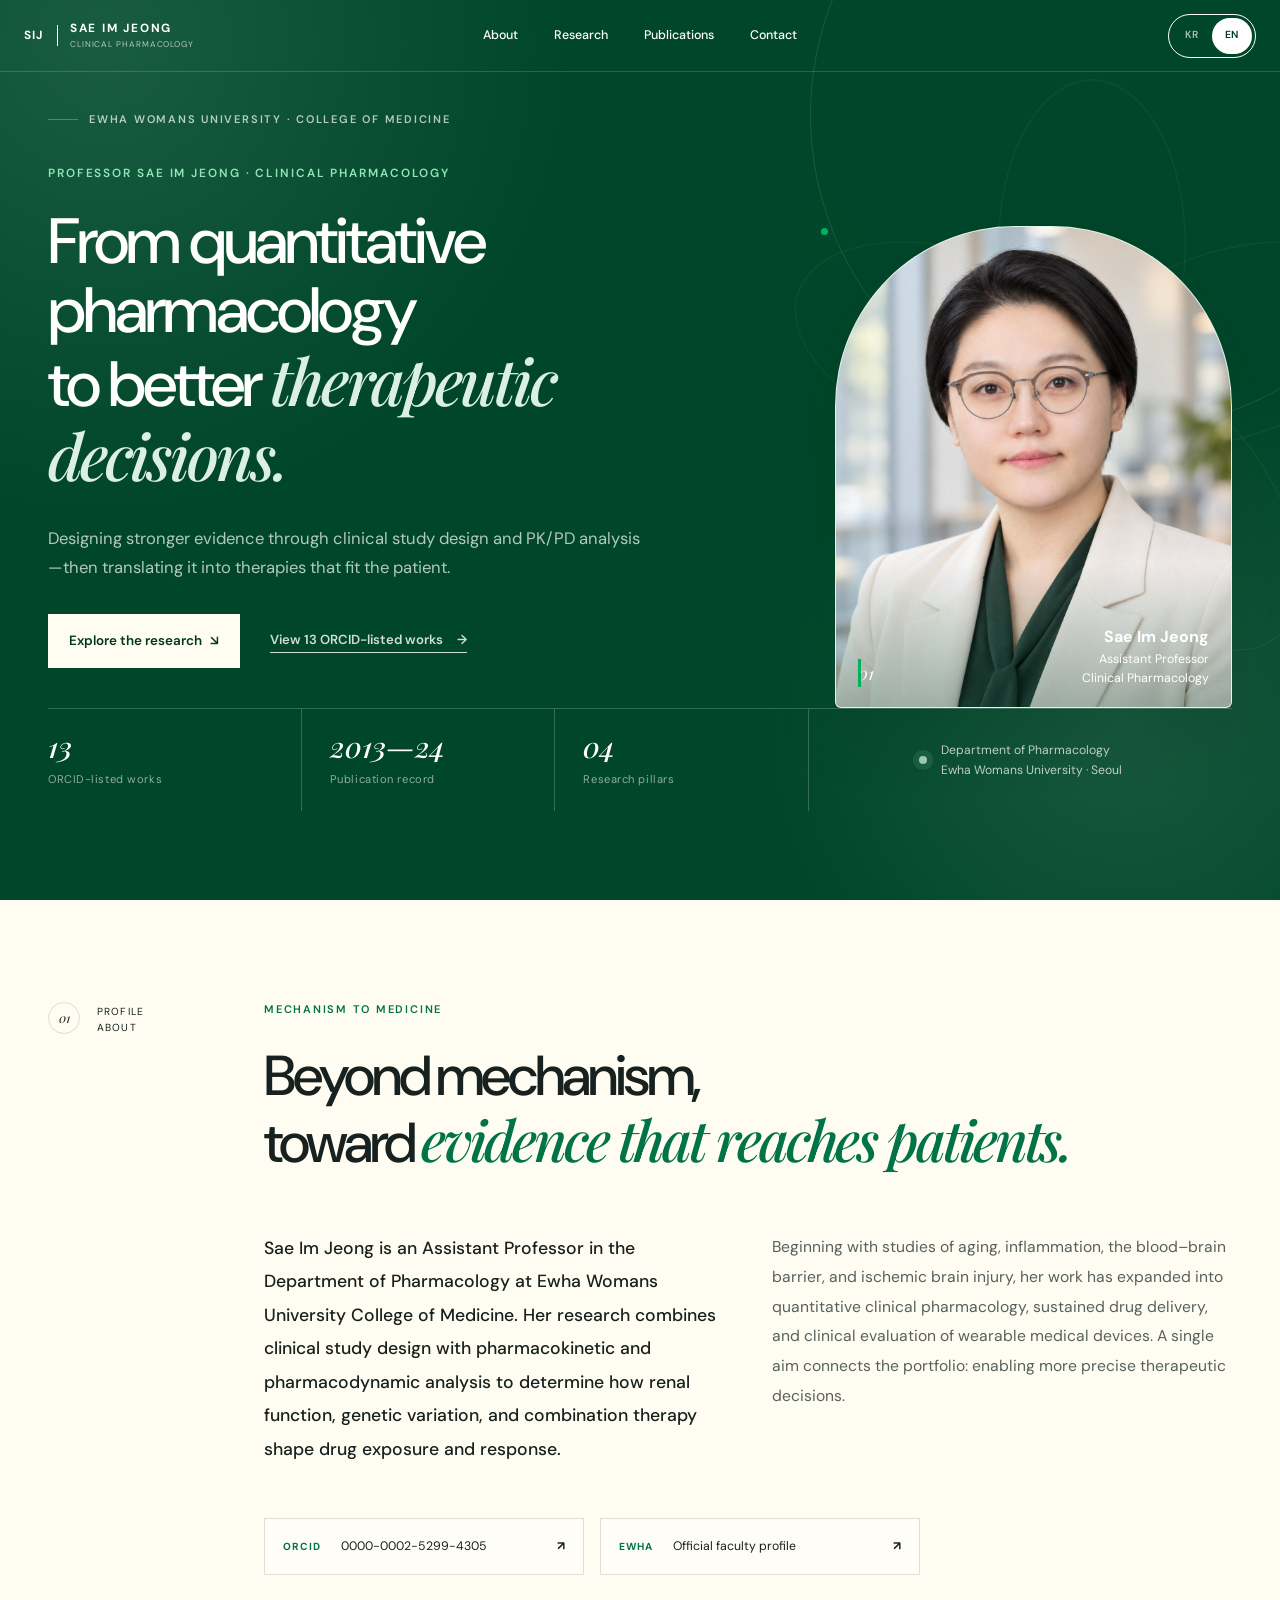
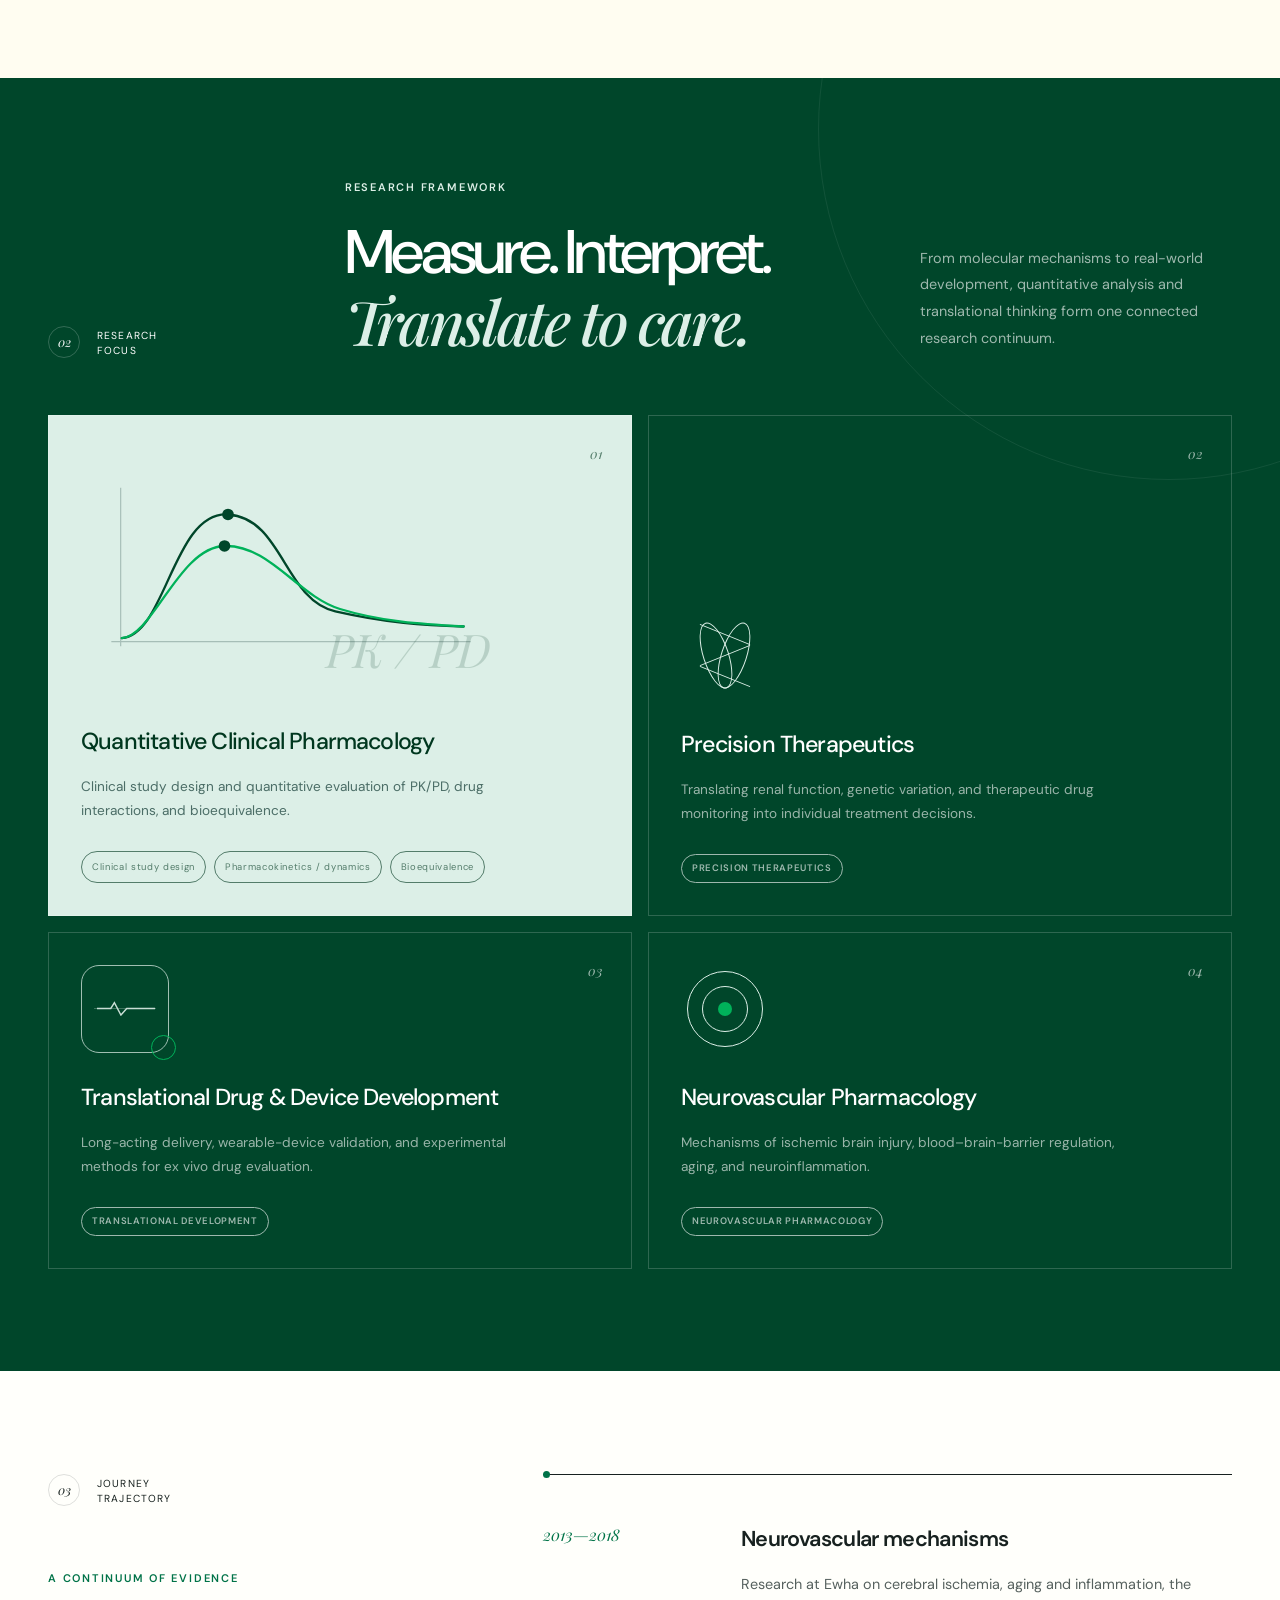
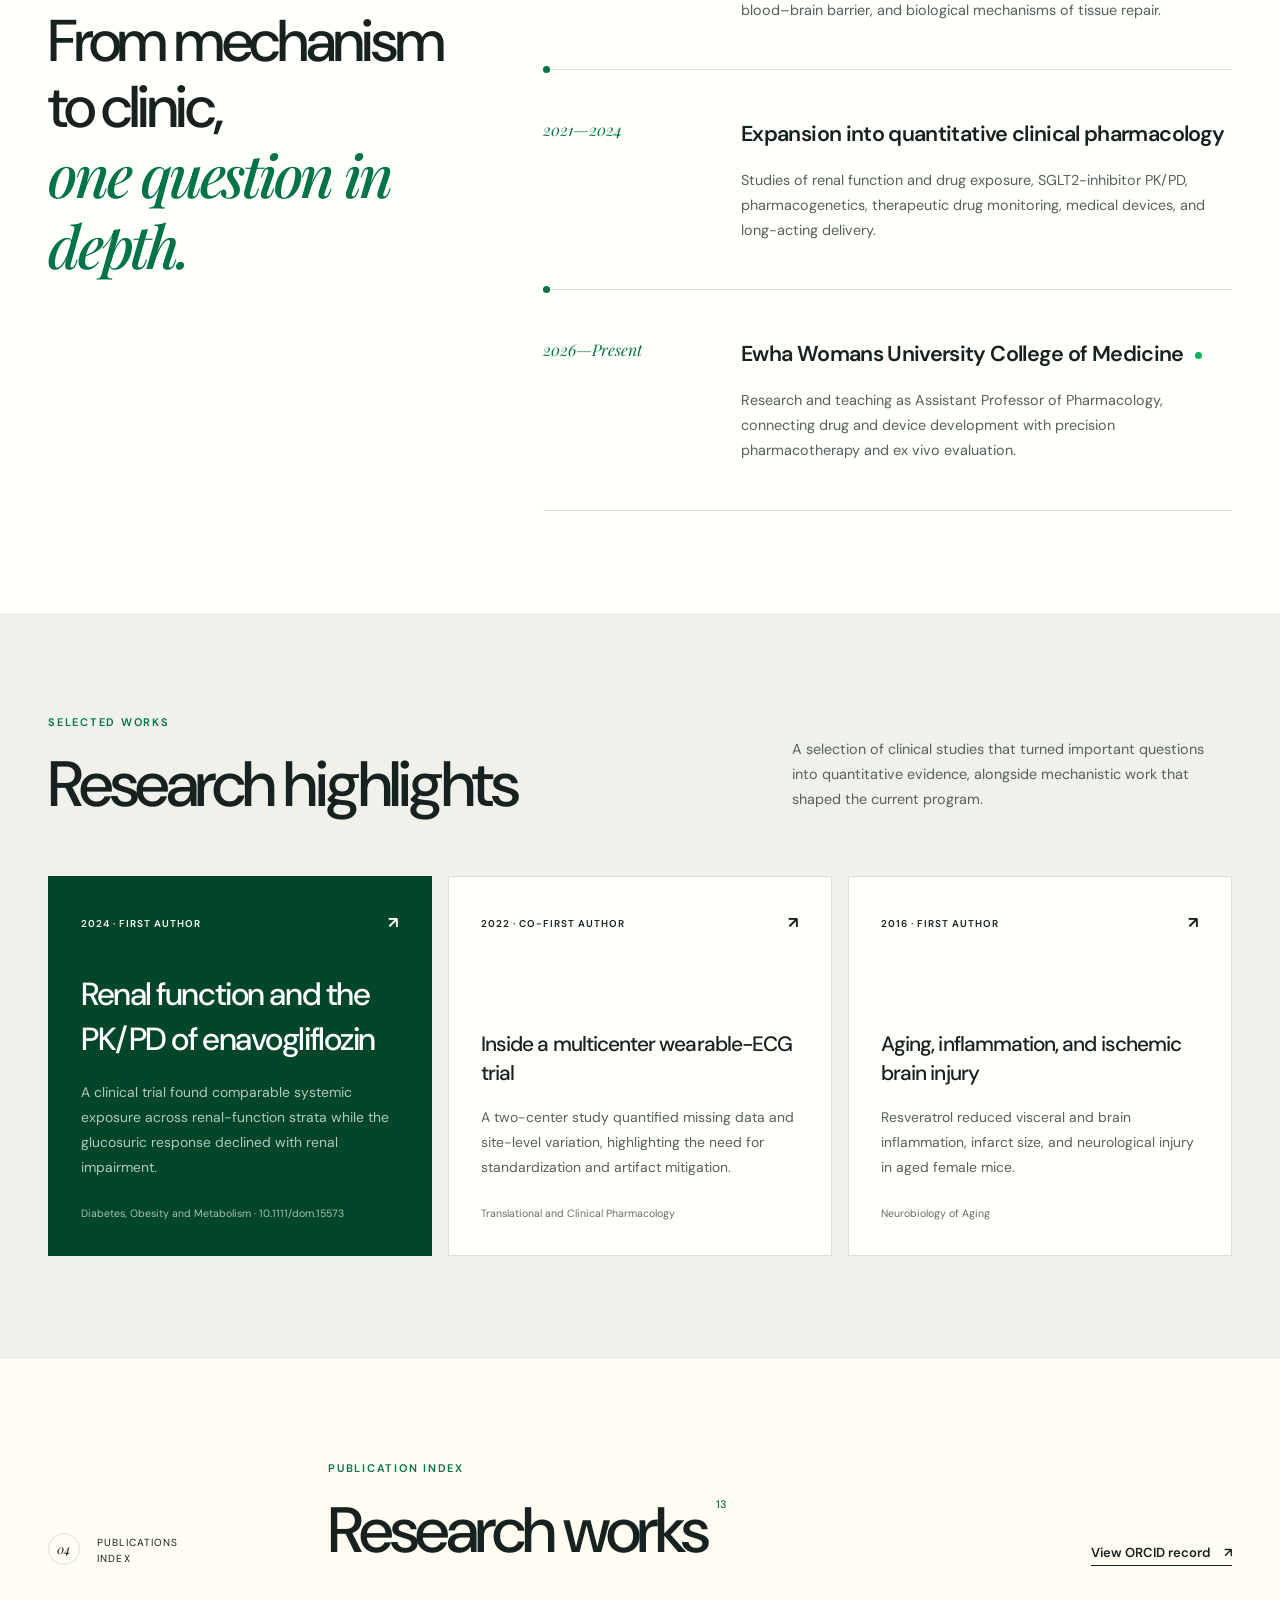
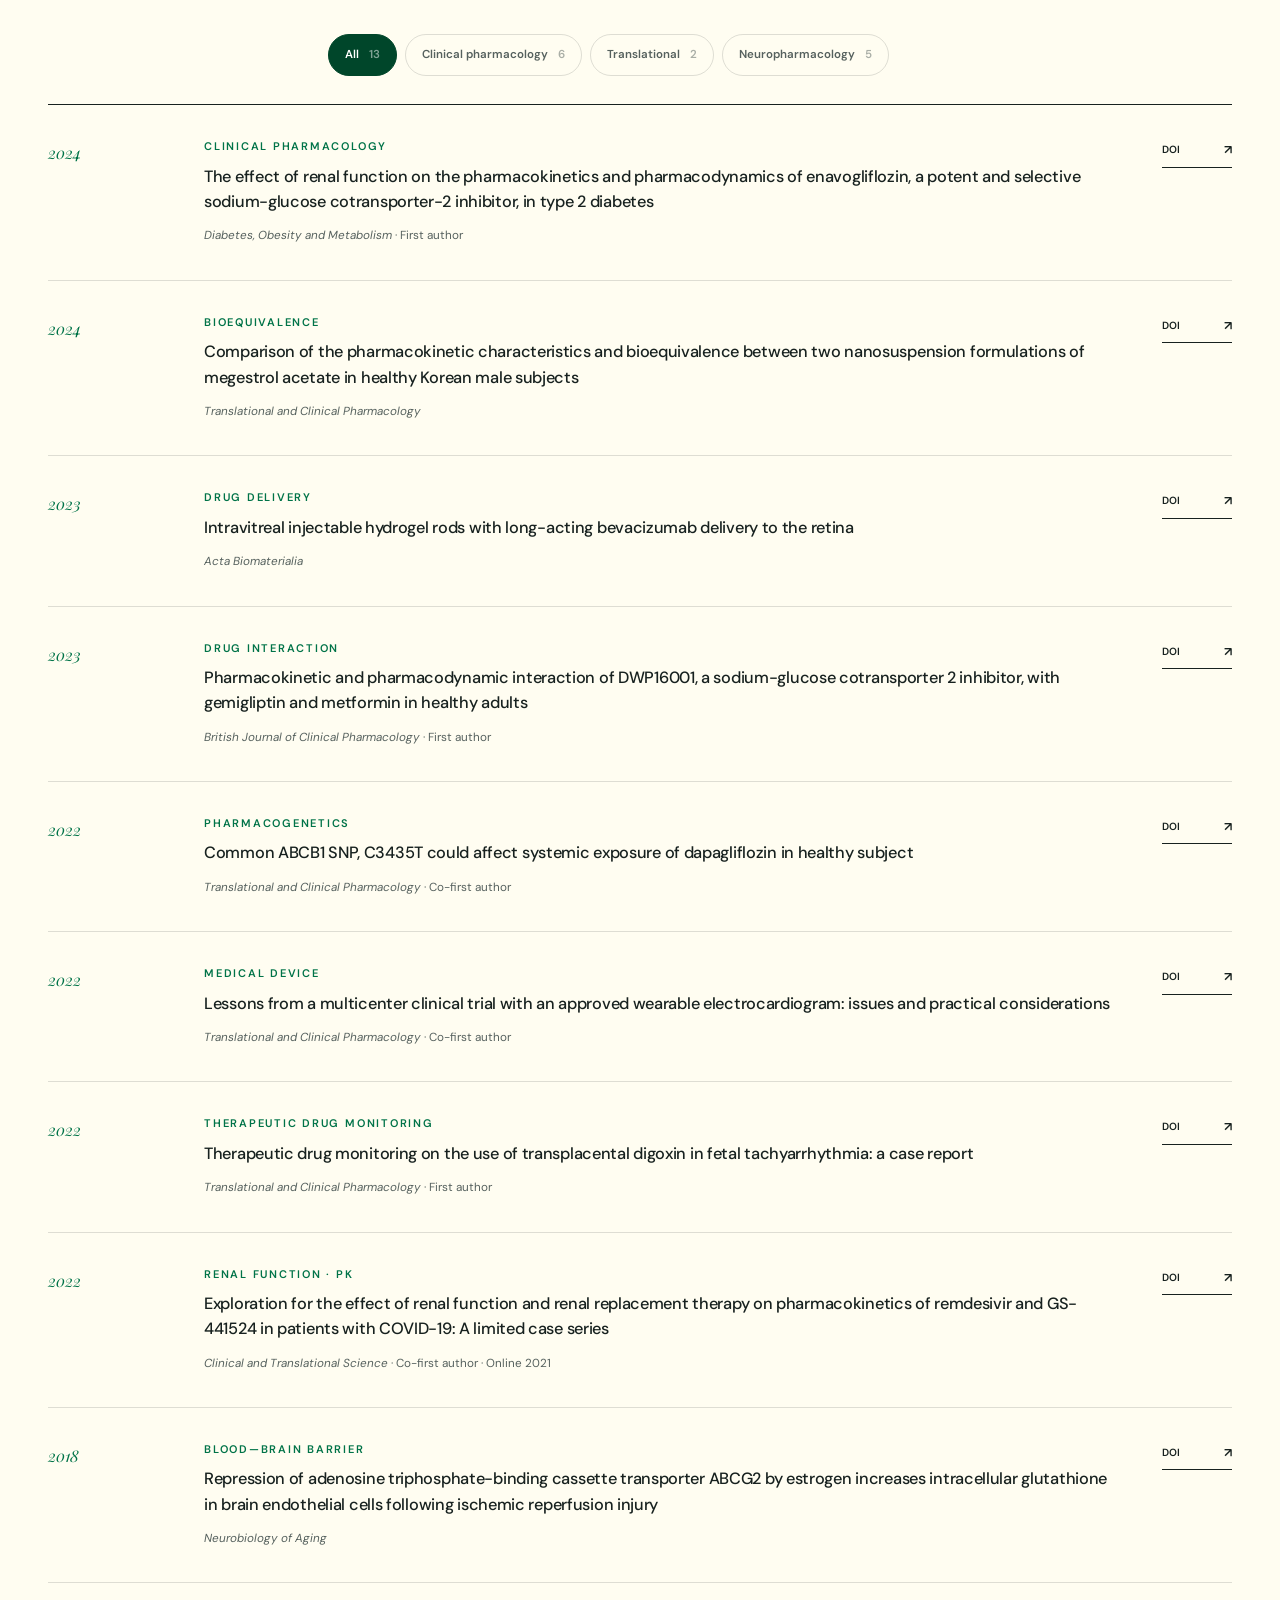
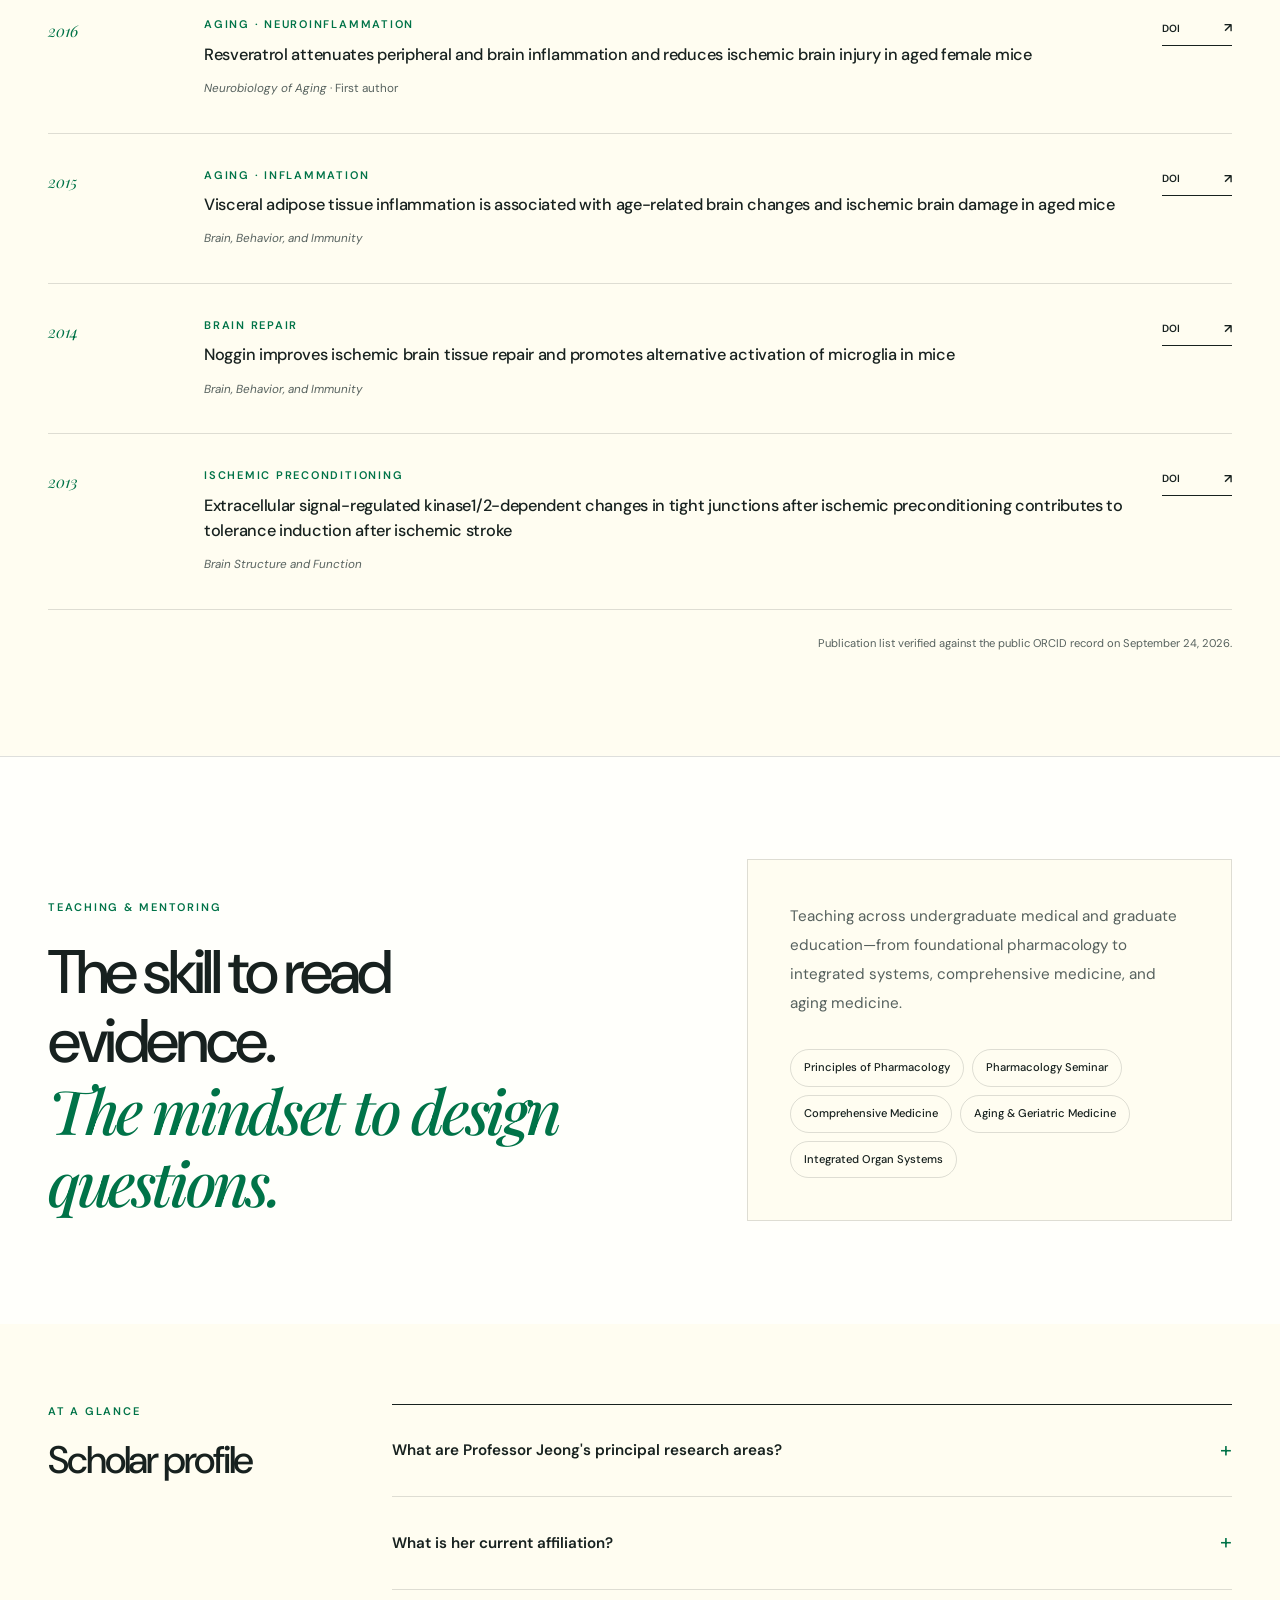
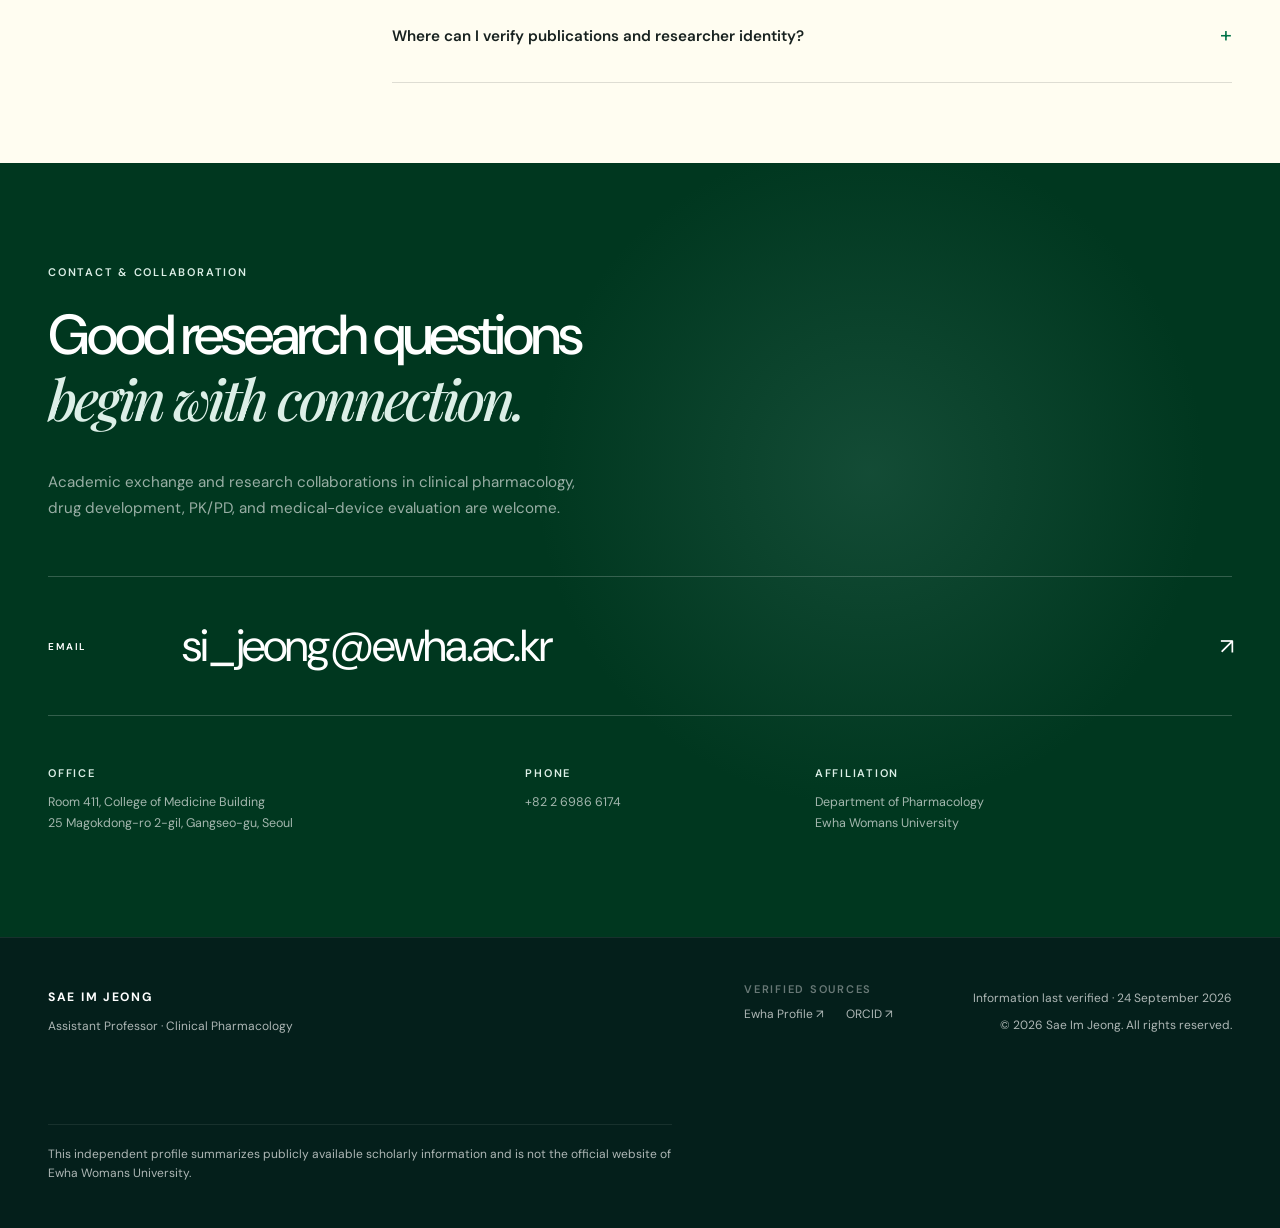
==== commit fcd07798: "Refine editorial spacing and document production deployment" ====
--- a/en/index.html
+++ b/en/index.html
@@ -51,7 +51,7 @@
     />
     <meta name="twitter:image:alt" content="Portrait of Professor Sae Im Jeong" />
 
-    <link rel="stylesheet" href="/assets/styles.css" />
+    <link rel="stylesheet" href="/assets/styles.css?v=2" />
     <script>document.documentElement.classList.add("js")</script>
 
     <script type="application/ld+json">
--- a/assets/styles.css
+++ b/assets/styles.css
@@ -688,6 +688,11 @@
   gap: 56px;
 }
 
+.journey-grid {
+  grid-template-columns: minmax(0, 0.85fr) minmax(0, 1.4fr);
+  gap: clamp(48px, 6vw, 88px);
+}
+
 .section-index {
   display: flex;
   align-items: flex-start;
@@ -946,10 +951,10 @@
 }
 
 .card-visual {
-  position: absolute;
-  top: 72px;
-  right: 38px;
-  left: 38px;
+  position: relative;
+  width: min(100%, 420px);
+  flex: 0 0 auto;
+  margin: 14px 0 32px;
 }
 
 .pk-visual svg {
@@ -992,11 +997,11 @@
 }
 
 .mini-icon {
-  position: absolute;
-  top: 45px;
-  left: 34px;
+  position: relative;
   width: 88px;
   height: 88px;
+  flex: 0 0 88px;
+  margin-bottom: 28px;
 }
 
 .genome-icon i {
@@ -1726,8 +1731,9 @@
   .hero-portrait { width: min(390px, 36vw); }
   .portrait-seal { right: -32px; width: 92px; height: 92px; }
   .section-index { min-width: 160px; }
-  .intro-grid,
-  .journey-grid { grid-template-columns: 170px minmax(0, 1fr); gap: 55px; }
+  .intro-grid { grid-template-columns: 170px minmax(0, 1fr); gap: 55px; }
+  .journey-grid { grid-template-columns: minmax(0, 0.8fr) minmax(0, 1.2fr); gap: 48px; }
+  .timeline-item { grid-template-columns: 100px minmax(0, 1fr); gap: 24px; }
   .section-heading { grid-template-columns: 170px 1.2fr 0.8fr; gap: 42px; }
   .publication-heading { grid-template-columns: 170px 1fr auto; gap: 40px; }
   .publication-controls { margin-left: 210px; }
@@ -1847,7 +1853,7 @@
   .research-card,
   .research-card:nth-child(4) { grid-column: auto; min-height: 320px; }
   .research-card.featured { grid-column: auto; min-height: 510px; }
-  .card-visual { top: 58px; }
+  .card-visual { margin-top: 10px; }
   .timeline-item { grid-template-columns: 1fr; gap: 14px; padding: 35px 0; }
   .works-heading { align-items: flex-start; flex-direction: column; }
   .work-card,
